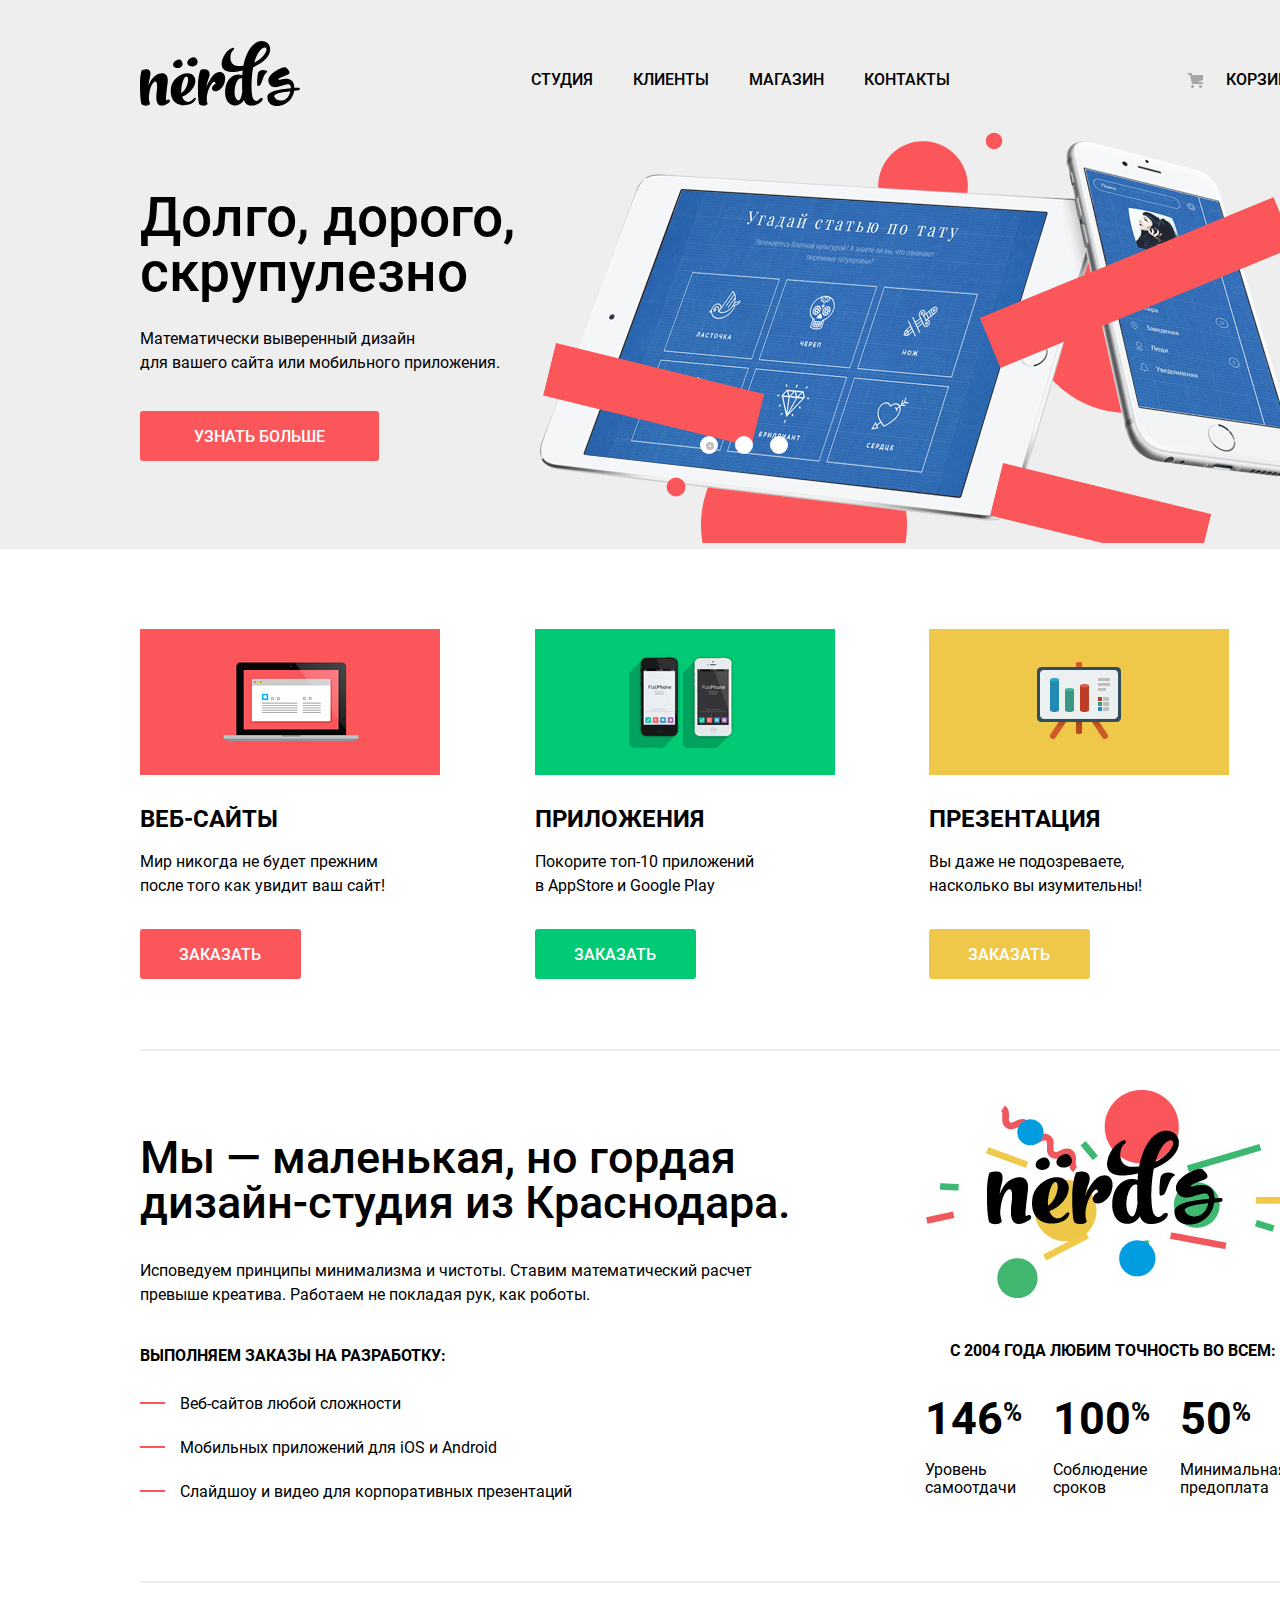
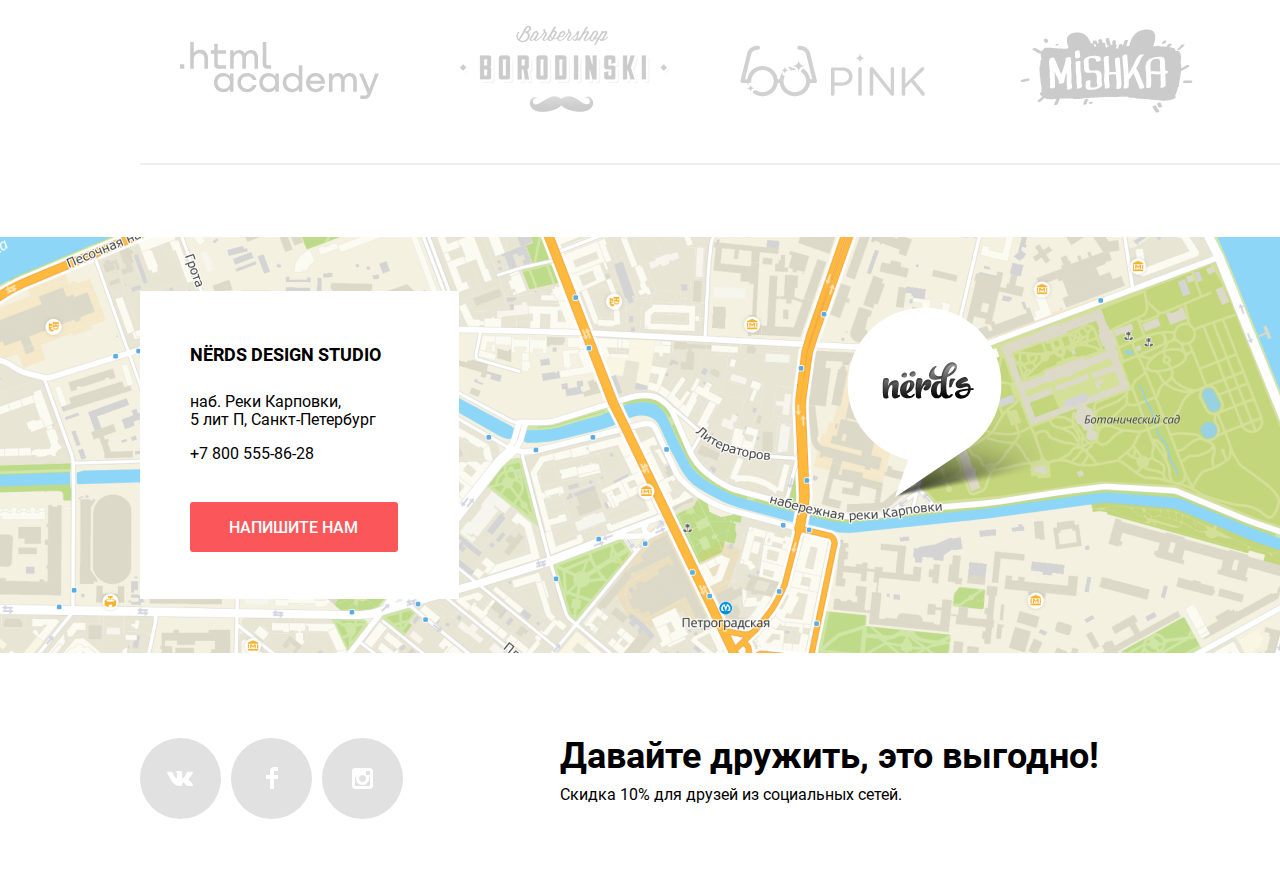
==== index.html @ 5f2b0365 "Update index.html" ====
<!DOCTYPE html>
<html class="page" lang="ru">

<head>
  <meta charset="utf-8">
  <title>Дизайн студия Nerd's</title>
  <link rel="stylesheet" href="css/normalize.css">
  <link rel="stylesheet" href="css/style.css">
  <link rel="icon" href="favicon.ico">
  <link rel="icon" href="img/favicons/favicon.svg" type="image/svg+xml">
  <link rel="apple-touch-icon" href="img/favicons/180.png">
  <link rel="manifest" href="favicon.webmanifest">
</head>

<body class="page-body">

  <header class="main-header">
    <nav class="main-navigation">
      <div class="main-navigation-wrapper">
        <a class="main-header-logo">
          <img src="img/logo.svg" width="160" height="65" alt="Логотип студии Nerd's">
        </a>
        <ul class="site-navigation">
          <li><a class="nav-link" href="blank.html">Студия</a></li>
          <li><a class="nav-link" href="blank.html">Клиенты</a></li>
          <li><a class="nav-link" href="catalog.html">Магазин</a></li>
          <li><a class="nav-link" href="blank.html">Контакты</a></li>
        </ul>
        <div class="user-navigation">
          <a class="nav-link cart-link" href="blank.html">Корзина</a>
        </div>
      </div>
    </nav>
  </header>

  <main>
    <h1 class="visually-hidden">Дизайн студия Nerd's</h1>
    <section class="slider">
      <h2 class="visually-hidden">Преимущества</h2>
      <div class="container">
        <div class="slides">
          <ul class="slides-list slide-wrapper slide-wrapper-3">
            <li class="slide-item slide slide-current">
              <p class="slide-slogan">Долго, дорого,<br> скрупулезно</p>
              <p class="slide-text">Математически выверенный дизайн<br>для вашего сайта или мобильного приложения.</p>
              <a class="btn slide-btn" href="#">Узнать больше</a>
            </li>
            <li class="slide-item slide">
              <p class="slide-slogan">Любим математику<br>как никто другой</p>
              <p class="slide-text">Никакого креатива, только математические формулы<br>для расчета идеальных
                пропорций.</p>
              <a class="btn slide-btn" href="#">Узнать больше</a>
            </li>
            <li class="slide-item slide">
              <p class="slide-slogan">Только ночь,<br>только хардкор</p>
              <p class="slide-text">Работать днем, как все? Мы против этого.<br>Ближе к полуночи работа только
                начинается.</p>
              <a class="btn slide-btn" href="#">Узнать больше</a>
            </li>
          </ul>
          <div class="slider-controls">
            <button class="control-btn control-current" type="button" aria-label="Первый слайд"></button>
            <button class="control-btn" type="button" aria-label="Второй слайд"></button>
            <button class="control-btn" type="button" aria-label="Третий слайд"></button>
          </div>
        </div>
      </div>
    </section>

    <section class="services">
      <div class="container">
        <h2 class="visually-hidden">Наши услуги</h2>
        <ul class="services-list">
          <li class="service-item">
            <img class="img-service" src="img/services/illustration-1.png" width="300" height="146" alt="Ноутбук">
            <h3 class="service-name">Веб-сайты</h3>
            <p class="service-text">Мир никогда не будет прежним <br> после того как увидит ваш сайт!</p>
            <a class="btn btn-website" href="#">Заказать</a>
          </li>

          <li class="service-item">
            <img class="img-service" src="img/services/illustration-2.png" width="300" height="146" alt="Телефоны">
            <h3 class="service-name">Приложения</h3>
            <p class="service-text">Покорите топ-10 приложений <br>в AppStore и Google Play</p>
            <a class="btn btn-app" href="#">Заказать</a>
          </li>

          <li class="service-item">
            <img class="img-service" src="img/services/illustration-3.png" width="300" height="146" alt="График">
            <h3 class="service-name">Презентация</h3>
            <p class="service-text">Вы даже не подозреваете,<br>насколько вы изумительны!</p>
            <a class="btn btn-present" href="#">Заказать</a>
          </li>
        </ul>
      </div>
    </section>

    <section class="about">
      <div class="container line-gray">
        <div class="about-grid">
          <div class="grid1">
            <h2 class="visually-hidden">О компании</h2>
            <p class="about-title">Мы — маленькая, но гордая <br>дизайн-студия из Краснодара.</p>
            <p class="about-text">Исповедуем принципы минимализма и чистоты. Ставим математический расчет <br>превыше
              креатива. Работаем не покладая рук, как роботы.
              <p class="uppercase">Выполняем заказы на разработку:</p>
              <ul class="orders-list">
                <li class="order-item order-option">Веб-сайтов любой сложности</li>
                <li class="order-item order-option">Мобильных приложений для iOS и Android</li>
                <li class="order-item order-option">Слайдшоу и видео для корпоративных презентаций</li>
              </ul>
          </div>

          <div class="grid2">
            <img class="grid2-img" src="img/nerds-illustration.png" width="360" height="208" alt="Логотип">
            <p class="uppercase">с 2004 года любим точность во всем:</p>
            <dl class="accuracy">
              <div class="accuracy-block">
                <dt class="accuraccy-percent">146<sup class="degree">%</sup></dt>
                <dd class="accuracy-text">Уровень самоотдачи</dd>
              </div>
              <div class="accuracy-block">
                <dt class="accuraccy-percent">100<sup class="degree">%</sup></dt>
                <dd class="accuracy-text">Соблюдение сроков</dd>
              </div>
              <div class="accuracy-block">
                <dt class="accuraccy-percent">50<sup class="degree">%</sup></dt>
                <dd class="accuracy-text">Минимальная предоплата</dd>
              </div>
            </dl>
          </div>
        </div>
      </div>
    </section>

    <section class="clients">
      <div class="container">
        <h2 class="visually-hidden">Наши клиенты</h2>
        <ul class="clients-list">
          <li class="client-item">
            <a href="https://htmlacademy.ru/intensive/htmlcss">
              <img class="partner-academy" src="img/partners/htmlacademy.svg" width="199" height="57"
                alt="html академия">
            </a>
          </li>

          <li class="client-item">
            <a href="#">
              <img src="img/partners/borodinski.png" width="209" height="90" alt="барбершоп borodinski">
            </a>
          </li>

          <li class="client-item">
            <a href="#">
              <img src="img/partners/pink.png" width="185" height="52"
                alt="Продуктовый лендинг приложения для iOS и Android  pink app">
            </a>
          </li>

          <li class="client-item">
            <a href="#">
              <img src="img/partners/mishka.png" width="173" height="84" alt="Интернет-магазин вязаных игрушек Mishka">
            </a>
          </li>
        </ul>
      </div>
    </section>

    <section class="contacts">
      <div class="container">
        <div class="contact-list">
          <h2 class="visually-hidden">Контактная информация</h2>
          <div class="contacts-info">
            <p class="contacts-name">NЁRDS DESIGN STUDIO</p>
            <p class="contacts-address">наб. Реки Карповки,<br> 5 лит П, Санкт-Петербург</p>
            <a class="contacts-phone" href="tel:78005558628">+7 800 555-86-28</a>
          </div>
          <p class="btn-wrapper">
            <a class="btn" href="#">Напишите нам</a>
          </p>
        </div>
      </div>
      <div class="contacts-map">
        <img class="map" src="img/map.png" width="1140" height="416" alt="Карта">
      </div>
    </section>
  </main>


  <footer class="page-footer main-footer">
    <div class="container">
      <section class="footer-social">
        <h2 class="visually-hidden">Давайте дружить</h2>
        <ul class="social-list">
          <li>
            <a class="social-btn" href="#">
              <span class="visually-hidden">Вконтакте</span>
              <svg width="27" height="15" viewBox="0 0 27 15" fill="none" xmlns="http://www.w3.org/2000/svg">
                <path
                  d="M16.138 11.51C17.094 11.201 18.318 13.55 19.621 14.449C20.599 15.13 21.348 14.983 21.348 14.983L24.821 14.933C24.821 14.933 26.636 14.821 25.778 13.379C25.707 13.259 25.275 12.31 23.193 10.357C21.016 8.31404 21.311 8.64504 23.932 5.11304C25.529 2.96004 26.168 1.64504 25.968 1.08504C25.776 0.546037 24.603 0.686037 24.603 0.686037L20.69 0.713037C20.309 0.714037 19.986 0.832037 19.839 1.22804C19.836 1.23204 19.218 2.89404 18.394 4.30704C16.653 7.29604 15.958 7.45504 15.67 7.26804C15.009 6.83504 15.176 5.53104 15.176 4.60404C15.176 1.70704 15.608 0.499037 14.33 0.187037C13.903 0.0830374 13.591 0.0150374 12.502 0.00503741C11.11 -0.0159626 9.92797 0.00503743 9.25797 0.334037C8.81297 0.557037 8.47197 1.04604 8.67897 1.07404C8.93897 1.10904 9.52197 1.23404 9.83397 1.66004C10.235 2.21204 10.223 3.44904 10.223 3.44904C10.223 3.44904 10.452 6.86004 9.68297 7.28304C9.15497 7.57304 8.43297 6.98104 6.87997 4.26704C6.08697 2.87904 5.48797 1.34504 5.48797 1.34504C5.48797 1.34504 5.37197 1.06004 5.16197 0.904037C4.91197 0.719037 4.56197 0.660037 4.56197 0.660037L0.84797 0.684037C0.84797 0.684037 0.28997 0.700037 0.0849697 0.946037C-0.0970303 1.16404 0.0699697 1.61404 0.0699697 1.61404C0.0699697 1.61404 2.97897 8.49504 6.27297 11.961C9.29297 15.143 12.725 14.932 12.725 14.932H14.28C14.28 14.932 14.749 14.878 14.989 14.62C15.213 14.38 15.203 13.929 15.203 13.929C15.203 13.929 15.172 11.82 16.138 11.51Z"
                  fill="white" />
              </svg>
            </a>
          </li>
          <li>
            <a class="social-btn" href="#">
              <span class="visually-hidden">Фейсбук</span>
              <svg width="12" height="22" viewBox="0 0 12 22" fill="none" xmlns="http://www.w3.org/2000/svg">
                <path d="M12 4V0H8C5.79086 0 4 1.79086 4 4V8H0V12H4V22H8V12H12V8H8V4H12Z" fill="white" />
              </svg>
            </a>
          </li>
          <li>
            <a class="social-btn" href="#">
              <span class="visually-hidden">Инстаграм</span>
              <svg width="21" height="21" viewBox="0 0 21 21" fill="none" xmlns="http://www.w3.org/2000/svg">
                <path fill-rule="evenodd" clip-rule="evenodd"
                  d="M3 0H18C19.65 0 21 1.35 21 3V18C21 19.65 19.65 21 18 21H3C1.35 21 0 19.65 0 18V3C0 1.35 1.35 0 3 0ZM14 10.5C14 8.57 12.43 7 10.5 7C8.57 7 7 8.57 7 10.5C7 12.43 8.57 14 10.5 14C12.43 14 14 12.43 14 10.5ZM3 18V9H4.181C4.0626 9.49127 4.00186 9.99467 4 10.5C4 14.0899 6.91015 17 10.5 17C14.0899 17 17 14.0899 17 10.5C16.9986 9.99464 16.9379 9.49118 16.819 9H18V18H3ZM14 7H18V3H14V7Z"
                  fill="white" />
              </svg>

            </a>
          </li>
        </ul>
      </section>

      <section class="footer-discount">
        <h2 class="visually-hidden">Скидка</h2>
        <p class="footer-slogan">Давайте дружить, это выгодно!</p>
        <p class="footer-text">Скидка 10% для друзей из социальных сетей.</p>
      </section>
    </div>
  </footer>

  <section class="modal modal-feedback">
    <h2 class="visually-hidden">Напишите нам</h2>
    <form class="feedback" action="https://echo.htmlacademy.ru" method="post">
      <fieldset>
        <legend class="modal-title">Напишите нам</legend>
        <ul class="form-list">
          <li>
            <label for="feedback-name">Ваше имя:</label>
            <input class="modal-input modal-form" type="text" name="name" id="feedback-name" placeholder="Имя Фамилия">
          </li>
          <li>
            <label for="feedback-email">Ваш email:</label>
            <input class="modal-input modal-form" type="email" name="email" id="feedback-email" placeholder="email@example.com">
          </li>
          <li>
            <label for="feedback-text">Текст письма:</label>
            <textarea class="modal-textarea modal-form" cols="15" rows="5" name="text" id="feedback-text" placeholder="В свободной форме"></textarea>
          </li>
        </ul>
      </fieldset>
      <button class="btn feedback-btn" type="submit">Отправить</button>
    </form>
    <button class="btn-close" type="button" aria-label="Закрыть"></button>
  </section>
</body>

</html>
---- css/style.css ----
@font-face {
  font-family: "Roboto";
  src:
    url(..//fonts/roboto.woff2),
    url(..//fonts/roboto.woff);
  font-weight: 400;
  font-style: normal;
}

@font-face {
  font-family: "Roboto";
  src:
    url(..//fonts/robotomedium.woff2),
    url(..//fonts/robotomedium.woff);
  font-weight: 500;
  font-style: normal;
}

@font-face {
  font-family: "Roboto";
  src:
    url(..//fonts/robotobold.woff2),
    url(..//fonts/robotobold.woff);
  font-weight: 700;
  font-style: normal;
}

/* Variables */

:root {
  --basic-black: #000000;
  --basic-black-light: #231F20;
  --basic-black-input: #283136;
  --light-black-modal: #444444;
  --input-gray-border: #4d4d4d;
  --basic-gray-text: #666666;
  --basic-black-opacity: rgba(255, 255, 255, 0.3);
  --basic-gray: #eeeeee;
  --basic-gray-toggle: #ababab;
  --basic-light-gray: #A6A6A6;
  --input-border-light-gray: #b4b9bb;
  --basic-gray-hover: #DFDFDF;
  --basic-gray-active: #D5D5D5;
  --basic-gray-border: #D7DCDE;
  --basic-light-gray-toggle: #cfcfcf;
  --gray-control-slider: #c1c1c1;
  --basic-gray-social-btn: #E1E1E1;
  --basic-white: #ffffff;
  --basic-red: #FB565A;
  --basic-red-hover: #E74246;
  --basic-red-active: #D7373B;
  --basic-green: #00CA74;
  --basic-green-hover: #00BC6C;
  --basic-green-active: #00AA62;
  --basic-orange: #EFC849;
  --basic-orange-hover: #EAB534;
  --basic-orange-active: #E5A722;
}

/* Global */

.page-body {
  min-width: 1440px;
  margin: 0;
  padding: 0;
  font-family: "Roboto", Arial, sans-serif;
  font-size: 16px;
  font-weight: 400;

}

a {
  text-decoration: none;
  color: var(--basic-black);
}

img {
  max-width: 100%;
  height: auto;
}

.visually-hidden {
  position: absolute;
  width: 1px;
  height: 1px;
  margin: -1px;
  border: 0;
  padding: 0;
  white-space: nowrap;
  clip-path: inset(100%);
  clip: rect(0 0 0 0);
  overflow: hidden;
}

/* Grid */

.page {
  height: 100%;
}

.page-body {
  min-height: 100%;
  display: grid;
  grid-template-rows: min-content 1fr min-content;
  align-content: start;
}

/* Grid page */

.products-grid {
  display: grid;
  grid-template-columns: 260px 1fr 1fr;
  column-gap: 140px;
}

.filters {
  grid-row: 1 / 3;
}


.sorting {
  grid-column: 2 / -1;
  height: 100px;
  margin-bottom: 40px;
}

.catalog {
  grid-column: 2 / 4;
}

/* Main header */

.main-header {
  background-color: var(--basic-gray);
}

/* Main navigation */

.main-navigation {
  display: grid;
  font-weight: 500;
  line-height: 30px;
  margin-top: 40px;
}

/* Container */

.container {
  width: 1160px;
  margin-right: auto;
  margin-left: auto;
}

/* Logo */

.main-navigation-wrapper {
  display: grid;
  grid-template-columns: 160px 1fr min-content;
  gap: 90px;
  width: 1160px;
  margin-left: auto;
  margin-right: auto;
}

/* Site navigation */

.site-navigation {
  display: flex;
  flex-wrap: wrap;
  justify-content: center;
  width: 700px;
  margin: 0;
  padding: 0;
  list-style: none;
  position: relative;
}

.user-navigation {
  max-width: 160px;
  list-style: none;
}

.nav-link:hover,
.nav-link:focus {
  color: var(--basic-red)
}

.nav-link:active {
  color: var(--basic-black);
  opacity: 0.3;
}

/* User navigation */

.site-navigation .nav-link,
.user-navigation .nav-link {
  display: block;
  text-transform: uppercase;
  padding: 25px 20px;
}

/* Cart link */

.user-navigation .cart-link {
  position: relative;
  padding-right: 0;
  padding-left: 40px;
}

.cart-link::before {
  content: "";
  position: absolute;
  top: 33px;
  left: 2px;
  height: 15px;
  width: 15px;
  background-image: url(../img/cart-icon.svg);
  background-repeat: no-repeat;
  background-position: 0 0;
}



/* Slides */

.slider {
  margin-bottom: 80px;
  background-color: var(--basic-gray);
}

.slides-list {
  margin: 0;
  padding: 0;
  padding-top: 70px;
  list-style: none;
}

.slides {
  position: relative;
}

.slide-wrapper::after {
  content: "";
  position: absolute;
  top: -8px;
  left: 400px;
  width: 760px;
  height: 431px;
  background-repeat: no-repeat;
}

.slide-wrapper-1::after {
  background-image: url(../img/slides/slide-phone.png);
}

.slide-wrapper-2::after {
  background-image: url(../img/slides/slide-monitor.png);
}

.slide-wrapper-3::after {
  background-image: url(../img/slides/slide-pad.png);
}

.slide {
  display: none;
}

.slide-current {
  display: block;
}

.slide-item {
  position: relative;
}

.slider-controls {
  position: absolute;
  bottom: 95px;
  left: 560px;
  display: flex;
  justify-content: space-between;
  width: 88px;
}

.control-btn {
  position: relative;
  width: 18px;
  height: 18px;
  border-radius: 50%;
  background-color: var(--basic-white);
  cursor: pointer;
  border: none;
}

.slider-controls .control-current::before {
  content: "";
  position: absolute;
  top: 5.5px;
  left: 5.5px;
  width: 2px;
  height: 2px;
  border: 3px solid var(--gray-control-slider);
  border-radius: 50%;
}

.slide-slogan {
  margin: 0;
  font-size: 55px;
  font-weight: 500;
  line-height: 55px;
  margin-bottom: 27px;
}

.slide-text {
  margin: 0;
  margin-bottom: 36px;
  line-height: 24px;
}


.btn {
  padding: 17px 40px 15px 39px;
  font-weight: 500;
  text-transform: uppercase;
  background-color: var(--basic-red);
  color: var(--basic-white);
  border-radius: 3px;
  line-height: 18px;
  border: 0;
  display: inline-block;
  cursor: pointer;
}

.btn:hover,
.btn:focus {
  background-color: var(--basic-red-hover)
}

.btn:active {
  background-color: var(--basic-red-active);
  color: var(--basic-black-opacity);
  box-shadow: inset 0px 3px 0px rgba(0, 1, 1, 0.1);
}

.slide-btn {
  margin-bottom: 88px;
  padding: 17px 54px 15px 54px;
}

/* Services */


.services-list {
  display: grid;
  grid-template-columns: repeat(3, 1fr);
  gap: 24px;
  margin: 0;
  padding: 0;
  list-style: none;
  margin-bottom: 70px;
}

.img-service {
  margin-bottom: 25px;
}

.service-name {
  margin: 0;
  margin-bottom: 16px;
  font-size: 24px;
  font-weight: 700;
  line-height: 30px;
  text-transform: uppercase;
}

.service-text {
  margin: 0;
  margin-bottom: 31px;
  line-height: 24px;
}


.btn-app {
  background-color: var(--basic-green);
}

.btn-app:hover,
.btn-app:focus {
  background-color: var(--basic-green-hover);
}

.btn-app:active {
  background-color: var(--basic-green-active);
}

.btn-present {
  background-color: var(--basic-orange);
}

.btn-present:hover,
.btn-present:focus {
  background-color: var(--basic-orange-hover);
}

.btn-present:active {
  background-color: var(--basic-orange-active);
}

/* About */

.about {
  margin-bottom: 77px;
}

.line-gray {
  border-top: 2px solid var(--basic-gray);
}

.about-grid {
  display: grid;
  grid-template-columns: repeat(3, 1fr);
  column-gap: 20px;
  margin-top: 39px;
}

.grid1 {
  grid-column: 1 / 3;
}

.grid2 {
  grid-column: 3 / 4;
}


.about-title {
  font-size: 45px;
  font-weight: 500;
  line-height: 45px;
  margin-bottom: 34px;
}

.about-text {
  margin: 0;
  margin-bottom: 37px;
  line-height: 24px;
}

.grid2 .uppercase {
  text-align: center;
}

.uppercase {
  margin: 0;
  margin-bottom: 24px;
  font-weight: 700;
  line-height: 24px;
  text-transform: uppercase;
}

.grid2-img {
  margin-bottom: 36px;
}

.orders-list {
  margin: 0;
  line-height: 24px;
  list-style: none;
}

.order-item {
  margin-bottom: 20px;
}

.order-item:nth-last-child(1) {
  margin-bottom: 0;
}

.order-option {
  position: relative;
}

.order-item::before {
  content: "";
  position: absolute;
  top: 10px;
  left: -40px;
  width: 25px;
  height: 2px;
  background-color: var(--basic-red);
}

/* Accuracy */


/* .accuracy {
  display: grid;
  grid-template-columns: 1fr 1fr 1fr;
  row-gap: 10px;
  margin: 0;
  padding: 0;
}

.accuraccy-percent {
  font-weight: 700;
  font-size: 45px;
  line-height: 64px;
}

.accuracy-text {
  margin: 0;
  padding: 0;
  order: 1;
  text-align: left;
  line-height: 18px;
}

.degree {
  position: relative;
  top: -15px;
  font-weight: 700;
  font-size: 26px;
} */

.accuracy {
  display: flex;
  flex-wrap: wrap;
  justify-content: space-between;
  margin-bottom: 0;
  margin-right: 0;
  width: 375px;
}

.accuracy-block {
  width: 120px;
}

.accuraccy-percent {
  width: 120px;
  margin-bottom: 10px;
  font-weight: 700;
  font-size: 45px;
  line-height: 64px;
}

.accuracy-text {
  flex-basis: 90px;
  order: 1;
  margin: 0;
  padding: 0;
}

.degree {
  position: relative;
  bottom: 0;
  font-weight: 700;
  font-size: 26px;

}

/* Clients */

.clients-list {
  display: grid;
  grid-template-columns: repeat(4, 1fr);
  list-style: none;
  margin: 0;
  height: 180px;
  align-items: center;
  border-top: 2px solid var(--basic-gray);
  border-bottom: 2px solid var(--basic-gray);
  margin-bottom: 72px;
}

.client-item a {
  opacity: 0.2;
}

.client-item a:hover,
.client-item a:focus {
  opacity: 1;
}

.client-item:active {
  opacity: 0.1;
}

/* Catalog title */

.main-title {
  padding-top: 60px;
  background-color: var(--basic-gray);
  padding-bottom: 108px;
}

.catalog-title {
  font-weight: 500;
  font-size: 55px;
  line-height: 55px;
  text-align: center;
  margin: 0;
}

/* Filters */

.filter fieldset {
  margin: 0;
  padding: 0;
  border: 0;
}

.filter legend {
  font-size: 18px;
  line-height: 30px;
  text-transform: uppercase;
  font-weight: 700;
}

/* Filter-item */

.range-filter {
  width: 260px;
  margin-top: 49px;
}

.filter-item legend {
  padding-top: 55px;
}

.range-controls {
  position: relative;
  height: 41px;
  margin-bottom: 14px;
  padding-top: 39px;
  padding-left: 20px;
  padding-right: 20px;
  background-color: var(--basic-gray);
  border-radius: 3px;
}

.range-controls .scale {
  height: 2px;
  background-color: var(--basic-gray-hover);
}

.range-controls .bar {
  width: 70%;
  height: 2px;
  background-color: var(--basic-green);
}

.range-controls .toggle {
  position: absolute;
  top: 31px;
  left: 0;
  height: 4px;
  width: 4px;
  padding: 0;
  border: 8px solid var(--basic-white);
  background-color: var(--basic-gray-toggle);
  border-radius: 50%;
  box-shadow: 0px 2px 1px 0 var(--basic-light-gray-toggle);
  cursor: pointer;
}

.range-controls .toggle-min {
  left: 18px
}

.range-controls .toggle-max {
  left: 160px;
}

.price-controls {
  display: flex;
  justify-content: space-between;
}

.price-controls label {
  line-height: 22px;
  text-transform: uppercase;
}

.price-controls input {
  width: 60px;
  padding: 10px;
  margin-left: 10px;
  text-align: center;
  border: none;
  color: var(--basic-black-input);
  background-color: var(--basic-gray);
  border-radius: 3px;
}

.filter-list {
  margin: 0;
  padding: 0;
  list-style: none;
}

/* Filter-net */
 
.filter-net legend {
  padding-top: 54px;
  padding-bottom: 13px;
}

.filter fieldset:nth-child(2) {
  margin-bottom: 29px;
}


.filter-option {
  margin-bottom: 20px;
  padding-left: 38px;
}

.filter-option label {
  position: relative;
  display: block;
  cursor: pointer;
  user-select: none;
  line-height: 20px;
}

.filter-input-radio + label::before {
  content: "";
  position: absolute;
  top: -1px;
  left: -38px;
  height: 17px;
  width: 17px;
  border: 4px solid var(--input-gray-border);
  border-radius: 50%;
  opacity: 0.4;
}

.filter-input-radio:checked + label::after {
  content: "";
  position: absolute;
  top: 7px;
  left: -30px;
  height: 9px;
  width: 9px;
  border-radius: 50%;
  background-color: var(--input-gray-border);
  opacity: 0.4;
}

.filter-input-radio:hover + label::before,
.filter-input-radio:focus + label::before,
.filter-input-radio:checked:hover + label::after {
  opacity: 1;
}

/* Filter-features */

.filter fieldset:nth-child(3) {
  margin-bottom: 48px;
}

.filter-features legend {
  margin-bottom: 16px;
}

.filter-input-checkbox + label::before {
  content: "";
  position: absolute;
  top: -1px;
  left: -38px;
  height: 23px;
  width: 23px;
  background-image: url(../img/checkbox-off.svg);
  background-repeat: no-repeat;
  background-position: 0 0;
  opacity: 0.4;
}

.filter-input-checkbox:checked + label::before {
  display: none;
}

.filter-input-checkbox:checked + label::after {
  content: "";
  position: absolute;
  top: -1px;
  left: -38px;
  height: 23px;
  width: 25px;
  background-image: url(../img/checkbox-on.svg);
  background-repeat: no-repeat;
  background-position: 0 0;
  opacity: 0.4;
}

.filter-input-checkbox:hover + label::before,
.filter-input-checkbox:focus + label::before,
  .filter-input-checkbox:checked:hover + label::after {
  opacity: 1;
}

.filter-btn {
  padding: 16px 89px 16px 89px;
  color: var(--basic-black);
  background-color: var(--basic-gray);
  border-radius: 3px;
}

.filter-btn:hover,
.filter-btn:focus {
  background-color: var(--basic-gray-hover);
}

.filter-btn:active {
  background-color: var(--basic-gray-active);
  color: rgba(0, 1, 1, 0.3);
  box-shadow: inset 0px 3px 0px rgba(0, 1, 1, 0.1);
}


/* Sorting */

.sorting {
  margin: 0;
  padding: 0;
  margin-bottom: 74px;
}

.sorting-list-wrapper {
  display: flex;
  flex-wrap: wrap;
  justify-content: space-between;
  padding-top: 54px;
}

.sorting .sorting-title {
  margin: 0;
  text-transform: uppercase;
  font-size: 18px;
  font-weight: 700;
  line-height: 30px;
}

.sorting-list {
  display: flex;
  flex-wrap: wrap;
  justify-content: space-between;
  align-items: center;
  width: 359px;
  margin: 0;
  padding: 0;
  list-style: none;
}

/* .sorting-link {
  margin-right: 25px;
}

.sorting-link:nth-child(3n) {
  margin-right: 46px;
}

.arrow-down {
  margin-right: 11px;
} */

.arrow {
  fill: var(--basic-light-gray);
  fill-opacity: 0.2;
}

.arrow:hover,
.arrow:focus {
  fill: var(--basic-light-gray);
  fill-opacity: 1;
}

.arrow:active {
  fill: var(--basic-black-light);
  fill-opacity: 1;
}

.sorting-item a {
  line-height: 14px;
  font-weight: 400;
  text-transform: uppercase;
  opacity: 0.3;
}

.sorting-item a:hover,
.sorting-item a:focus {
  opacity: 0.6;
}

.sorting-item a:active {
  opacity: 1;
}

/* Catalog */

.catalog-list {
  display: flex;
  flex-wrap: wrap;
  list-style: none;
  padding: 0;
  margin: 0;
  margin-bottom: 52px;
}


.catalog-item {
  width: 358px;
  min-height: 578px;
  margin-right: 42px;
  margin-bottom: 68px;
  position: relative;
}

.catalog-item:nth-last-child(-n+2) {
  margin-bottom: 0;
}

.catalog-item-bg {
  width: 360px;
  height: 580px;
  border-radius: 3px;
  background-color: var(--basic-gray);
}

.catalog-item::before {
  content: "";
  position: absolute;
  top: -40px;
  left: 0;
  height: 40px;
  width: 360px;
  background-repeat: no-repeat;
  background-position: 0 0;
  background-image: url(../img/top-catalog-icon.svg);
  opacity: 0.12;
}

.catalog-item:hover::before {
  opacity: 1;
}

.catalog-item:nth-child(2n) {
  margin-right: 0;
}

.product-description {
  display: none;
  position: absolute;
  bottom: 0;
  left: 0;
}

.catalog-item:hover .product-description {
  display: block;
  position: absolute;
  bottom: 0;
  background-color: var(--basic-gray);
  width: 360px;
  height: 231px;
  text-align: center;
}

.catalog-item-title {
  margin-top: 26px;
  margin-bottom: 12px;
  text-transform: uppercase;
}

.catalog-item-title:hover,
.catalog-item-title:focus {
  color: var(--basic-red);
}

.catalog-item-title:active {
  color: var(--basic-black);
  opacity: 0.3;
}

.catalog-item-text {
  color: var(--basic-gray-text);
  margin-bottom: 32px;
}

.btn-catalog {
  padding: 17px 72px 15px 72px;
  display: inline-block;
}

/* Pagination */

.pagination-list {
  display: flex;
  list-style: none;
  flex-wrap: wrap;
  font-weight: 500;
  margin: 0;
  padding: 0;
  margin-bottom: 50px;
}

.pagination-item {
  margin-right: 11px;
  margin-bottom: 10px;
}

.pagination-item:nth-last-child(1) {
  margin: 0;
}

.btn-pagination {
  display: inline-block;
  padding: 16px 20px 16px 20px;
  background-color: var(--basic-gray);
  border-radius: 3px;
}

.btn-pagination:hover,
.btn-pagination:focus {
  background-color: var(--basic-gray-hover);
}

.btn-pagination:active {
  background-color: var(--basic-gray-active);
  box-shadow: inset 0px 3px 0px rgba(0, 1, 1, 0.1);
  color: rgba(0, 0, 0, 0.4);
}

.pagination-active {
  background-color: var(--basic-white);
  box-shadow: inset 0 0 0 3px var(--basic-gray);
}

.pagination-active:hover,
.pagination-active:focus {
  background-color: var(--basic-white);
}

.pagination-active:active {
  background-color: var(--basic-white);
  box-shadow: inset 0 0 0 3px var(--basic-gray);
  color: rgba(0, 0, 0, 1);
}

.next-page {
  padding: 16px 85px 16px 85px;
}

/* Contacts */

.contacts {
  position: relative;
  margin-bottom: 80px;
}

.map {
  width: 100%;
  height: 416px;
  object-fit: cover;
  background: no-repeat;
}


.contact-list {
  margin-top: 54px;
  width: 319px;
  background-color: var(--basic-white);
  box-sizing: border-box;
  position: absolute;
  padding-left: 50px;
  padding-right: 50px;
}

.contacts-name {
  font-size: 18px;
  font-weight: 700;
  line-height: 30px;
  margin-bottom: 23px;
  margin-top: 49px;
}

.contacts-info {
  margin-bottom: 38px;
}

.contacts-address,
.contacts-phone {
  line-height: 18px;
}

.btn-wrapper {
  margin-bottom: 47px;
}

/* Main footer */

.main-footer .container {
  display: grid;
  grid-template-columns: 1fr 740px;
  margin-bottom: 68px;
}

.social-list {
  display: flex;
  flex-wrap: wrap;
  margin: 0;
  padding: 0;
  ;
  list-style: none;
}

/* Footer social */

.footer-social {
  margin-right: 139px;
}

.footer-social .social-btn:nth-child(3) {
  margin-right: 0;
}

/* Footer discount */

.footer-slogan {
  margin: 0;
  margin-bottom: 10px;
  font-weight: 700;
  font-size: 36px;
  line-height: 36px;
}

.footer-text {
  line-height: 22px;
  margin: 0;
}

/* Social btn */

.social-btn {
  display: flex;
  align-items: center;
  justify-content: center;
  border-radius: 50%;
  margin-right: 10px;
  height: 81px;
  width: 81px;
  background-color: var(--basic-gray-social-btn);
}

.social-btn:hover,
.social-btn:focus {
  background-color: var(--basic-red-hover);
}

.social-btn:active {
  background-color: var(--basic-red-active);
  box-shadow: inset 0px 3px 0px rgba(0, 1, 1, 0.1);
  fill-opacity: 0.3;
}


/* Modal */

.modal {
  position: fixed;
  top: 0;
  right: 0;
  left: 0;
  bottom: 0;
  margin-left: auto;
  margin-right: auto;
  padding-top: 63px;
  background-color: var(--basic-white);
  box-shadow: 0px 20px 40px rgba(0, 0, 0, 0.4);
}

/* Modal feedback */

.modal-feedback {
  display: none;
  top: 150px;
  bottom: auto;
  width: 960px;
}

.feedback {
  position: relative;
  width: 761px;
  margin-left: auto;
  margin-right: auto  ;
}

.modal-feedback fieldset {
  margin: 0;
  padding: 0;
  border: none;
}

.modal-title {
  font-size: 45px;
  font-weight: 700;
  line-height: 53px;
  margin-bottom: 37px;
}

.form-list {
  display: flex;
  flex-wrap: wrap;
  justify-content: space-between;
  margin: 0;
  padding: 0;
  list-style: none;
}


.modal-feedback label {
  font-weight: 700;
  line-height: 18px;
}

/* modal-input */

.modal-input {
  display: block;
  width: 342px;
  padding: 16px;
  border: 2px solid var(--basic-gray-border);
  border-radius: 3px;
  margin-top: 9px;
  margin-bottom: 34px;
}

.modal-textarea {
  display: block;
  width: 761px;
  padding: 16px;
  border: 2px solid var(--basic-gray-border);
  border-radius: 3px;
  resize: none;
  margin-top: 9px;
  margin-bottom: 47px;

}

.feedback-btn {
  padding: 16px 83px 16px 83px;
  border: 0;
  margin-bottom: 84px;
}

.modal-form:hover {
  border-color: var(--input-border-light-gray);
}

.modal-form:focus {
  border-color: var(--basic-black);
}

.modal-form:focus::placeholder {
  color: var(--basic-black);
  
}

/* Modal close */

.btn-close {
  position: absolute;
  top: 78px;
  right: 90px;
  height: 21px;
  width: 21px;
  opacity: 0.3;
  background-color: transparent;
  border: none;

  background-image: url(/img/close-btn.svg);
  background-repeat: no-repeat;
  background-position: 0 0;
}

.btn-close:hover,
.btm-close:focus {
  opacity: 1;
}

.btn-close:active {
  opacity: 0.1;
}
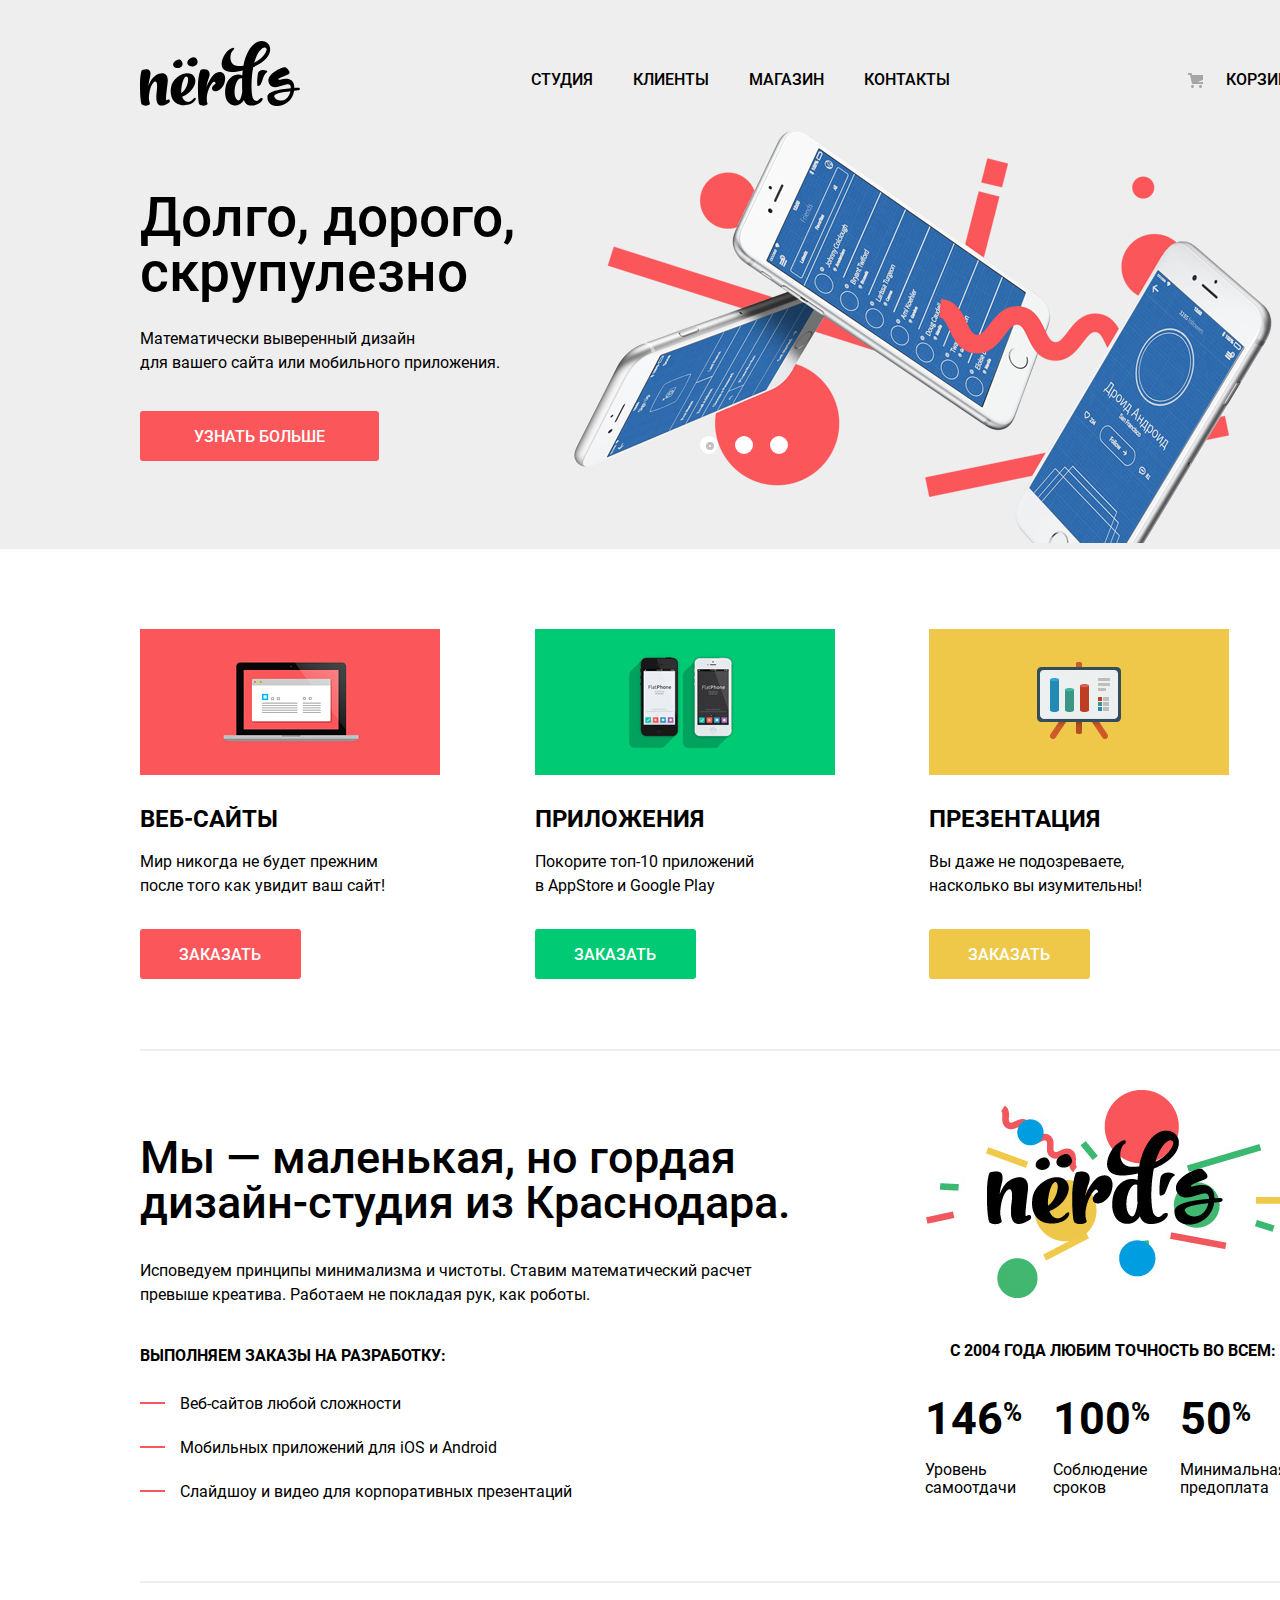
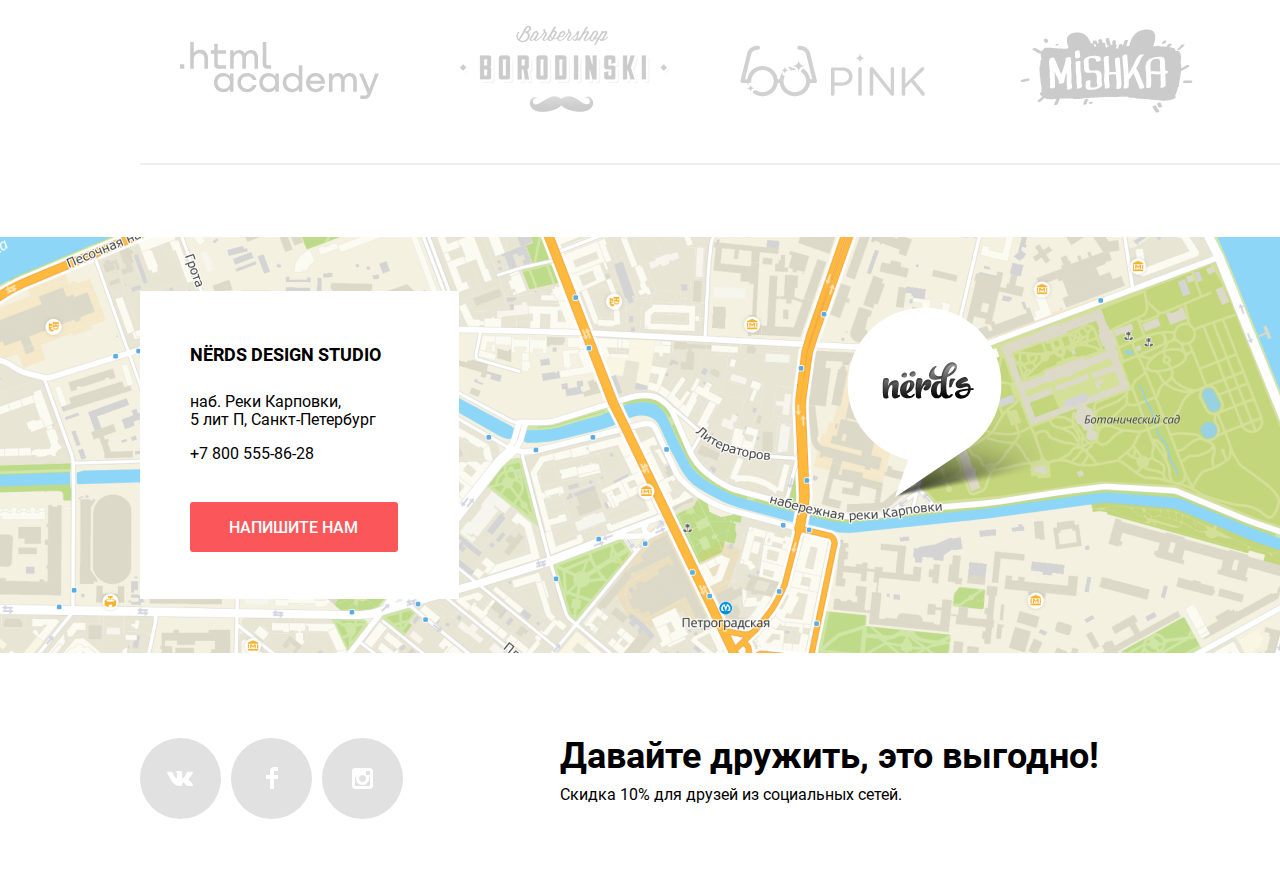
==== commit aceb9ca4: "Update index.html" ====
--- a/index.html
+++ b/index.html
@@ -39,7 +39,7 @@
       <h2 class="visually-hidden">Преимущества</h2>
       <div class="container">
         <div class="slides">
-          <ul class="slides-list slide-wrapper slide-wrapper-3">
+          <ul class="slides-list slide-wrapper slide-wrapper-1">
             <li class="slide-item slide slide-current">
               <p class="slide-slogan">Долго, дорого,<br> скрупулезно</p>
               <p class="slide-text">Математически выверенный дизайн<br>для вашего сайта или мобильного приложения.</p>
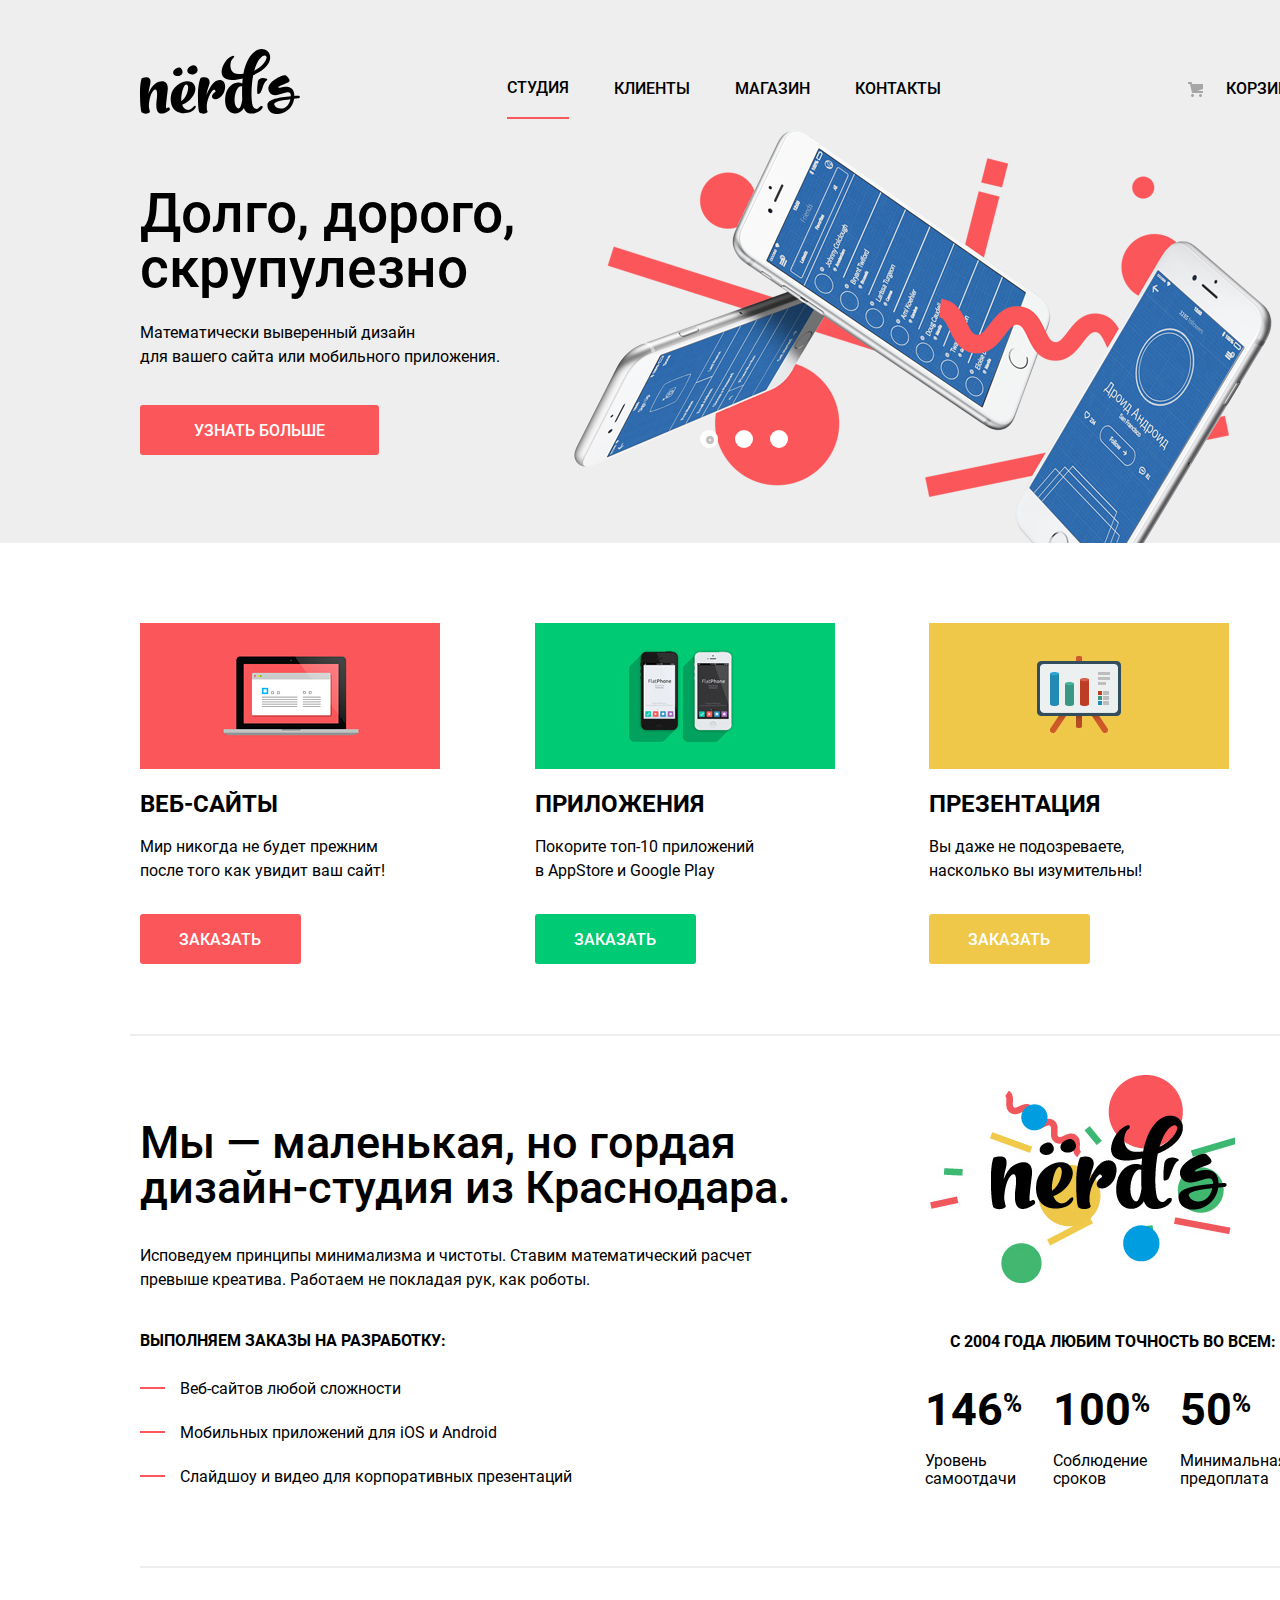
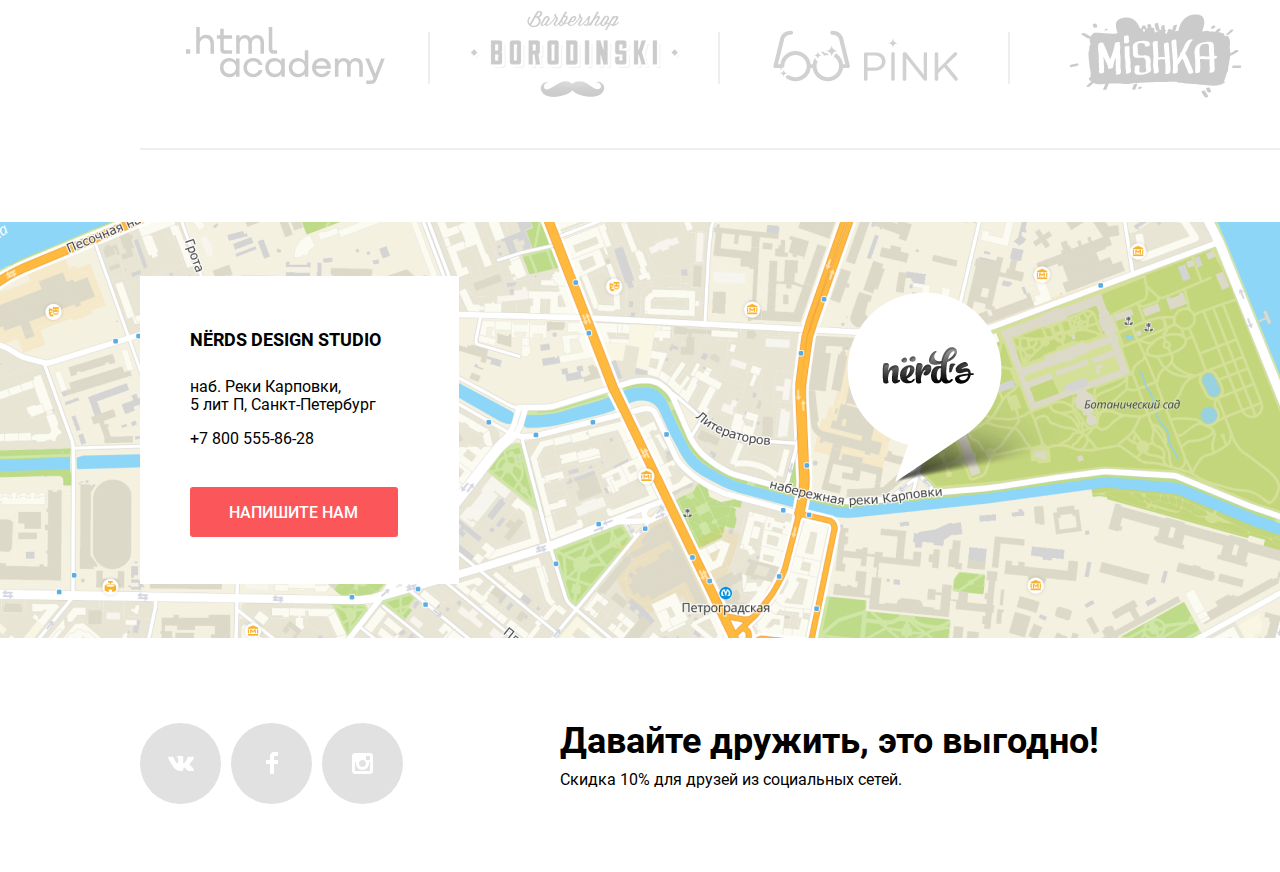
==== commit 384598cb: "Add files via upload" ====
--- a/index.html
+++ b/index.html
@@ -21,10 +21,10 @@
           <img src="img/logo.svg" width="160" height="65" alt="Логотип студии Nerd's">
         </a>
         <ul class="site-navigation">
-          <li><a class="nav-link" href="blank.html">Студия</a></li>
-          <li><a class="nav-link" href="blank.html">Клиенты</a></li>
-          <li><a class="nav-link" href="catalog.html">Магазин</a></li>
-          <li><a class="nav-link" href="blank.html">Контакты</a></li>
+          <li class="nav-item"><a class="nav-link current" href="blank.html">Студия</a></li>
+          <li class="nav-item"><a class="nav-link" href="blank.html">Клиенты</a></li>
+          <li class="nav-item"><a class="nav-link" href="catalog.html">Магазин</a></li>
+          <li class="nav-item"><a class="nav-link" href="blank.html">Контакты</a></li>
         </ul>
         <div class="user-navigation">
           <a class="nav-link cart-link" href="blank.html">Корзина</a>
@@ -71,22 +71,19 @@
       <div class="container">
         <h2 class="visually-hidden">Наши услуги</h2>
         <ul class="services-list">
-          <li class="service-item">
-            <img class="img-service" src="img/services/illustration-1.png" width="300" height="146" alt="Ноутбук">
+          <li class="service-item service-wrapper service-1">
             <h3 class="service-name">Веб-сайты</h3>
             <p class="service-text">Мир никогда не будет прежним <br> после того как увидит ваш сайт!</p>
             <a class="btn btn-website" href="#">Заказать</a>
           </li>
 
-          <li class="service-item">
-            <img class="img-service" src="img/services/illustration-2.png" width="300" height="146" alt="Телефоны">
+          <li class="service-item service-wrapper service-2">
             <h3 class="service-name">Приложения</h3>
             <p class="service-text">Покорите топ-10 приложений <br>в AppStore и Google Play</p>
             <a class="btn btn-app" href="#">Заказать</a>
           </li>
 
-          <li class="service-item">
-            <img class="img-service" src="img/services/illustration-3.png" width="300" height="146" alt="График">
+          <li class="service-item service-wrapper service-3">
             <h3 class="service-name">Презентация</h3>
             <p class="service-text">Вы даже не подозреваете,<br>насколько вы изумительны!</p>
             <a class="btn btn-present" href="#">Заказать</a>
@@ -98,7 +95,7 @@
     <section class="about">
       <div class="container line-gray">
         <div class="about-grid">
-          <div class="grid1">
+          <div class="about-wrapper-1">
             <h2 class="visually-hidden">О компании</h2>
             <p class="about-title">Мы — маленькая, но гордая <br>дизайн-студия из Краснодара.</p>
             <p class="about-text">Исповедуем принципы минимализма и чистоты. Ставим математический расчет <br>превыше
@@ -111,8 +108,8 @@
               </ul>
           </div>
 
-          <div class="grid2">
-            <img class="grid2-img" src="img/nerds-illustration.png" width="360" height="208" alt="Логотип">
+          <div class="about-wrapper-2 about-img">
+            <!-- <img class="grid2-img" src="img/nerds-illustration.png" width="360" height="208" alt="Логотип"> -->
             <p class="uppercase">с 2004 года любим точность во всем:</p>
             <dl class="accuracy">
               <div class="accuracy-block">
@@ -193,33 +190,13 @@
         <h2 class="visually-hidden">Давайте дружить</h2>
         <ul class="social-list">
           <li>
-            <a class="social-btn" href="#">
-              <span class="visually-hidden">Вконтакте</span>
-              <svg width="27" height="15" viewBox="0 0 27 15" fill="none" xmlns="http://www.w3.org/2000/svg">
-                <path
-                  d="M16.138 11.51C17.094 11.201 18.318 13.55 19.621 14.449C20.599 15.13 21.348 14.983 21.348 14.983L24.821 14.933C24.821 14.933 26.636 14.821 25.778 13.379C25.707 13.259 25.275 12.31 23.193 10.357C21.016 8.31404 21.311 8.64504 23.932 5.11304C25.529 2.96004 26.168 1.64504 25.968 1.08504C25.776 0.546037 24.603 0.686037 24.603 0.686037L20.69 0.713037C20.309 0.714037 19.986 0.832037 19.839 1.22804C19.836 1.23204 19.218 2.89404 18.394 4.30704C16.653 7.29604 15.958 7.45504 15.67 7.26804C15.009 6.83504 15.176 5.53104 15.176 4.60404C15.176 1.70704 15.608 0.499037 14.33 0.187037C13.903 0.0830374 13.591 0.0150374 12.502 0.00503741C11.11 -0.0159626 9.92797 0.00503743 9.25797 0.334037C8.81297 0.557037 8.47197 1.04604 8.67897 1.07404C8.93897 1.10904 9.52197 1.23404 9.83397 1.66004C10.235 2.21204 10.223 3.44904 10.223 3.44904C10.223 3.44904 10.452 6.86004 9.68297 7.28304C9.15497 7.57304 8.43297 6.98104 6.87997 4.26704C6.08697 2.87904 5.48797 1.34504 5.48797 1.34504C5.48797 1.34504 5.37197 1.06004 5.16197 0.904037C4.91197 0.719037 4.56197 0.660037 4.56197 0.660037L0.84797 0.684037C0.84797 0.684037 0.28997 0.700037 0.0849697 0.946037C-0.0970303 1.16404 0.0699697 1.61404 0.0699697 1.61404C0.0699697 1.61404 2.97897 8.49504 6.27297 11.961C9.29297 15.143 12.725 14.932 12.725 14.932H14.28C14.28 14.932 14.749 14.878 14.989 14.62C15.213 14.38 15.203 13.929 15.203 13.929C15.203 13.929 15.172 11.82 16.138 11.51Z"
-                  fill="white" />
-              </svg>
-            </a>
-          </li>
-          <li>
-            <a class="social-btn" href="#">
-              <span class="visually-hidden">Фейсбук</span>
-              <svg width="12" height="22" viewBox="0 0 12 22" fill="none" xmlns="http://www.w3.org/2000/svg">
-                <path d="M12 4V0H8C5.79086 0 4 1.79086 4 4V8H0V12H4V22H8V12H12V8H8V4H12Z" fill="white" />
-              </svg>
-            </a>
-          </li>
-          <li>
-            <a class="social-btn" href="#">
-              <span class="visually-hidden">Инстаграм</span>
-              <svg width="21" height="21" viewBox="0 0 21 21" fill="none" xmlns="http://www.w3.org/2000/svg">
-                <path fill-rule="evenodd" clip-rule="evenodd"
-                  d="M3 0H18C19.65 0 21 1.35 21 3V18C21 19.65 19.65 21 18 21H3C1.35 21 0 19.65 0 18V3C0 1.35 1.35 0 3 0ZM14 10.5C14 8.57 12.43 7 10.5 7C8.57 7 7 8.57 7 10.5C7 12.43 8.57 14 10.5 14C12.43 14 14 12.43 14 10.5ZM3 18V9H4.181C4.0626 9.49127 4.00186 9.99467 4 10.5C4 14.0899 6.91015 17 10.5 17C14.0899 17 17 14.0899 17 10.5C16.9986 9.99464 16.9379 9.49118 16.819 9H18V18H3ZM14 7H18V3H14V7Z"
-                  fill="white" />
-              </svg>
-
-            </a>
+            <a class="social-btn social-icon social-icon-1" href="#"></a>
+          </li>
+          <li>
+            <a class="social-btn social-icon social-icon-2" href="#"></a>
+          </li>
+          <li>
+            <a class="social-btn social-icon social-icon-3" href="#"></a>
           </li>
         </ul>
       </section>
@@ -244,11 +221,13 @@
           </li>
           <li>
             <label for="feedback-email">Ваш email:</label>
-            <input class="modal-input modal-form" type="email" name="email" id="feedback-email" placeholder="email@example.com">
+            <input class="modal-input modal-form" type="email" name="email" id="feedback-email"
+              placeholder="email@example.com">
           </li>
           <li>
             <label for="feedback-text">Текст письма:</label>
-            <textarea class="modal-textarea modal-form" cols="15" rows="5" name="text" id="feedback-text" placeholder="В свободной форме"></textarea>
+            <textarea class="modal-textarea modal-form" cols="15" rows="5" name="text" id="feedback-text"
+              placeholder="В свободной форме"></textarea>
           </li>
         </ul>
       </fieldset>
--- a/css/style.css
+++ b/css/style.css
@@ -60,13 +60,12 @@
 /* Global */
 
 .page-body {
-  min-width: 1440px;
-  margin: 0;
-  padding: 0;
-  font-family: "Roboto", Arial, sans-serif;
   font-size: 16px;
   font-weight: 400;
-
+  font-family: "Roboto", Arial, sans-serif;
+  min-width: 1440px;
+  margin: 0;
+  padding: 0;
 }
 
 a {
@@ -140,7 +139,7 @@
   display: grid;
   font-weight: 500;
   line-height: 30px;
-  margin-top: 40px;
+  margin-top: 48px;
 }
 
 /* Container */
@@ -149,6 +148,8 @@
   width: 1160px;
   margin-right: auto;
   margin-left: auto;
+  padding-left: 10px;
+  padding-right: 10px;
 }
 
 /* Logo */
@@ -158,8 +159,21 @@
   grid-template-columns: 160px 1fr min-content;
   gap: 90px;
   width: 1160px;
+  padding-left: 10px;
+  padding-right: 10px;
   margin-left: auto;
   margin-right: auto;
+}
+
+/* Inner page */
+
+.logo-inner:hover,
+.logo-inner:focus {
+  opacity: 0.7;
+}
+
+.logo-inner:active {
+  opacity: 0.3;
 }
 
 /* Site navigation */
@@ -168,15 +182,26 @@
   display: flex;
   flex-wrap: wrap;
   justify-content: center;
-  width: 700px;
+  align-items: center;
+  width: 668px;
   margin: 0;
   padding: 0;
   list-style: none;
   position: relative;
 }
 
+.nav-item {
+  margin-right: 45px;
+}
+
+.nav-item:nth-last-child(1) {
+  margin-right: 0;
+}
+
 .user-navigation {
-  max-width: 160px;
+  display: flex;
+  align-items: center;
+  max-width: 115px;
   list-style: none;
 }
 
@@ -188,6 +213,10 @@
 .nav-link:active {
   color: var(--basic-black);
   opacity: 0.3;
+}
+
+.nav-item .current {
+  border-bottom: 2px solid rgba(251, 86, 90, 1);
 }
 
 /* User navigation */
@@ -196,7 +225,8 @@
 .user-navigation .nav-link {
   display: block;
   text-transform: uppercase;
-  padding: 25px 20px;
+  padding-top: 20px;
+  padding-bottom: 14px;
 }
 
 /* Cart link */
@@ -210,7 +240,7 @@
 .cart-link::before {
   content: "";
   position: absolute;
-  top: 33px;
+  top: 28px;
   left: 2px;
   height: 15px;
   width: 15px;
@@ -231,7 +261,7 @@
 .slides-list {
   margin: 0;
   padding: 0;
-  padding-top: 70px;
+  padding-top: 62px;
   list-style: none;
 }
 
@@ -242,7 +272,7 @@
 .slide-wrapper::after {
   content: "";
   position: absolute;
-  top: -8px;
+  top: -12px;
   left: 400px;
   width: 760px;
   height: 431px;
@@ -250,15 +280,15 @@
 }
 
 .slide-wrapper-1::after {
-  background-image: url(../img/slides/slide-phone.png);
+  background-image: url(/img/slides/slide-phone.png);
 }
 
 .slide-wrapper-2::after {
-  background-image: url(../img/slides/slide-monitor.png);
+  background-image: url(/img/slides/slide-monitor.png);
 }
 
 .slide-wrapper-3::after {
-  background-image: url(../img/slides/slide-pad.png);
+  background-image: url(/img/slides/slide-pad.png);
 }
 
 .slide {
@@ -304,28 +334,28 @@
 }
 
 .slide-slogan {
-  margin: 0;
+  line-height: 55px;
   font-size: 55px;
+  margin: 0;
   font-weight: 500;
-  line-height: 55px;
-  margin-bottom: 27px;
+  margin-bottom: 25px;
 }
 
 .slide-text {
+  line-height: 24px;
   margin: 0;
   margin-bottom: 36px;
-  line-height: 24px;
 }
 
 
 .btn {
+  line-height: 18px;
+  font-weight: 500;
   padding: 17px 40px 15px 39px;
-  font-weight: 500;
   text-transform: uppercase;
   background-color: var(--basic-red);
   color: var(--basic-white);
   border-radius: 3px;
-  line-height: 18px;
   border: 0;
   display: inline-block;
   cursor: pointer;
@@ -360,23 +390,54 @@
   margin-bottom: 70px;
 }
 
+.service-item {
+  position: relative;
+  padding-top: 166px;
+}
+
+.service-wrapper::after {
+  content: "";
+  position: absolute;
+  height: 146px;
+  width: 300px;
+  background-repeat: no-repeat;
+}
+
+.service-1::after {
+  top: 0;
+  left: 0;
+  background-image: url(/img/services/illustration-1.png);
+}
+
+.service-2::after {
+  top: 0;
+  left: 0;
+  background-image: url(/img/services/illustration-2.png);
+}
+
+.service-3::after {
+  top: 0;
+  left: 0;
+  background-image: url(/img/services/illustration-3.png);
+}
+
 .img-service {
   margin-bottom: 25px;
 }
 
 .service-name {
-  margin: 0;
-  margin-bottom: 16px;
+  line-height: 30px;
   font-size: 24px;
   font-weight: 700;
-  line-height: 30px;
+  margin: 0;
+  margin-bottom: 16px;
   text-transform: uppercase;
 }
 
 .service-text {
+  line-height: 24px;
   margin: 0;
   margin-bottom: 31px;
-  line-height: 24px;
 }
 
 
@@ -415,6 +476,19 @@
 .line-gray {
   border-top: 2px solid var(--basic-gray);
 }
+
+.about-wrapper-1{
+  grid-column: 1 / 3;
+}
+
+.about-wrapper-2 {
+  position: relative;
+  grid-column: 3 / 4;
+  padding-top: 210px;
+}
+
+
+/* About-wrapper-1 */
 
 .about-grid {
   display: grid;
@@ -423,47 +497,36 @@
   margin-top: 39px;
 }
 
-.grid1 {
-  grid-column: 1 / 3;
-}
-
-.grid2 {
-  grid-column: 3 / 4;
-}
-
 
 .about-title {
+  line-height: 45px;
   font-size: 45px;
   font-weight: 500;
-  line-height: 45px;
   margin-bottom: 34px;
 }
 
 .about-text {
+  line-height: 24px;
   margin: 0;
   margin-bottom: 37px;
+}
+
+.about-wrapper-2 .uppercase {
+  margin-top: 45px;
+  text-align: center;
+}
+
+.uppercase {
   line-height: 24px;
-}
-
-.grid2 .uppercase {
-  text-align: center;
-}
-
-.uppercase {
+  font-weight: 700;
   margin: 0;
   margin-bottom: 24px;
-  font-weight: 700;
+  text-transform: uppercase;
+}
+
+.orders-list {
   line-height: 24px;
-  text-transform: uppercase;
-}
-
-.grid2-img {
-  margin-bottom: 36px;
-}
-
-.orders-list {
-  margin: 0;
-  line-height: 24px;
+  margin: 0;
   list-style: none;
 }
 
@@ -489,37 +552,7 @@
   background-color: var(--basic-red);
 }
 
-/* Accuracy */
-
-
-/* .accuracy {
-  display: grid;
-  grid-template-columns: 1fr 1fr 1fr;
-  row-gap: 10px;
-  margin: 0;
-  padding: 0;
-}
-
-.accuraccy-percent {
-  font-weight: 700;
-  font-size: 45px;
-  line-height: 64px;
-}
-
-.accuracy-text {
-  margin: 0;
-  padding: 0;
-  order: 1;
-  text-align: left;
-  line-height: 18px;
-}
-
-.degree {
-  position: relative;
-  top: -15px;
-  font-weight: 700;
-  font-size: 26px;
-} */
+/* About-wrapper 2 */
 
 .accuracy {
   display: flex;
@@ -530,16 +563,28 @@
   width: 375px;
 }
 
+.about-img::after {
+  content: "";
+  position: absolute;
+  top: 0;
+  right: 65px;
+  height: 208px;
+  width: 306px;
+  background-image: url(/img/nerds-illustration.png);
+  background-color: transparent;
+  background-repeat: no-repeat;
+}
+
 .accuracy-block {
   width: 120px;
 }
 
 .accuraccy-percent {
+  line-height: 64px;
+  font-size: 45px;
+  font-weight: 700;
   width: 120px;
   margin-bottom: 10px;
-  font-weight: 700;
-  font-size: 45px;
-  line-height: 64px;
 }
 
 .accuracy-text {
@@ -564,13 +609,32 @@
   grid-template-columns: repeat(4, 1fr);
   list-style: none;
   margin: 0;
-  height: 180px;
+  padding: 43px 0;
   align-items: center;
   border-top: 2px solid var(--basic-gray);
   border-bottom: 2px solid var(--basic-gray);
   margin-bottom: 72px;
 }
 
+/* Client-item */
+
+.client-item {
+  display: flex;
+  justify-content: center;
+  position: relative;
+}
+
+.client-item:not(:last-child)::after {
+  content: "";
+  position: absolute;
+  bottom: 50%;
+  right: 0;
+  transform: translateY(50%);
+  height: 52px;
+  width: 2px;
+  background-color: var(--basic-gray);
+}
+
 .client-item a {
   opacity: 0.2;
 }
@@ -593,9 +657,9 @@
 }
 
 .catalog-title {
+  line-height: 55px;
+  font-size: 55px;
   font-weight: 500;
-  font-size: 55px;
-  line-height: 55px;
   text-align: center;
   margin: 0;
 }
@@ -609,10 +673,10 @@
 }
 
 .filter legend {
+  line-height: 30px;
   font-size: 18px;
-  line-height: 30px;
+  font-weight: 700;
   text-transform: uppercase;
-  font-weight: 700;
 }
 
 /* Filter-item */
@@ -715,11 +779,11 @@
 }
 
 .filter-option label {
+  line-height: 20px;
   position: relative;
   display: block;
   cursor: pointer;
   user-select: none;
-  line-height: 20px;
 }
 
 .filter-input-radio + label::before {
@@ -769,7 +833,7 @@
   left: -38px;
   height: 23px;
   width: 23px;
-  background-image: url(../img/checkbox-off.svg);
+  background-image: url(/img/checkbox-off.svg);
   background-repeat: no-repeat;
   background-position: 0 0;
   opacity: 0.4;
@@ -786,7 +850,7 @@
   left: -38px;
   height: 23px;
   width: 25px;
-  background-image: url(../img/checkbox-on.svg);
+  background-image: url(/img/checkbox-on.svg);
   background-repeat: no-repeat;
   background-position: 0 0;
   opacity: 0.4;
@@ -833,11 +897,11 @@
 }
 
 .sorting .sorting-title {
-  margin: 0;
-  text-transform: uppercase;
+  line-height: 30px;
   font-size: 18px;
   font-weight: 700;
-  line-height: 30px;
+  margin: 0;
+  text-transform: uppercase;
 }
 
 .sorting-list {
@@ -935,7 +999,7 @@
   width: 360px;
   background-repeat: no-repeat;
   background-position: 0 0;
-  background-image: url(../img/top-catalog-icon.svg);
+  background-image: url(/img/top-catalog-icon.svg);
   opacity: 0.12;
 }
 
@@ -1075,9 +1139,9 @@
 }
 
 .contacts-name {
+  line-height: 30px;
   font-size: 18px;
   font-weight: 700;
-  line-height: 30px;
   margin-bottom: 23px;
   margin-top: 49px;
 }
@@ -1125,11 +1189,11 @@
 /* Footer discount */
 
 .footer-slogan {
+  line-height: 36px;
+  font-size: 36px;
+  font-weight: 700;
   margin: 0;
   margin-bottom: 10px;
-  font-weight: 700;
-  font-size: 36px;
-  line-height: 36px;
 }
 
 .footer-text {
@@ -1140,6 +1204,7 @@
 /* Social btn */
 
 .social-btn {
+  position: relative;
   display: flex;
   align-items: center;
   justify-content: center;
@@ -1158,9 +1223,39 @@
 .social-btn:active {
   background-color: var(--basic-red-active);
   box-shadow: inset 0px 3px 0px rgba(0, 1, 1, 0.1);
-  fill-opacity: 0.3;
-}
-
+}
+
+/* Social icon */
+
+.social-icon::after {
+  content: "";
+  position: absolute;
+  background-repeat: no-repeat;
+}
+
+.social-icon-1::after {
+  background-image: url(/img/social/vk.svg);
+  height: 15px;
+  width: 26px;
+}
+
+.social-icon-2::after {
+  background-image: url(/img/social/facebook.svg);
+  height: 22px;
+  width: 12px;
+}
+
+.social-icon-3::after {
+  background-image: url(/img/social/instagram.svg);
+  height: 21px;
+  width: 21px;
+}
+
+.social-icon-1:active::after,
+.social-icon-2:active::after,
+.social-icon-3:active::after {
+  opacity: 0.3;
+}
 
 /* Modal */
 
@@ -1175,12 +1270,18 @@
   padding-top: 63px;
   background-color: var(--basic-white);
   box-shadow: 0px 20px 40px rgba(0, 0, 0, 0.4);
+  display: none;
+}
+
+/* Modal active */
+
+.modal-active {
+  display: block;
 }
 
 /* Modal feedback */
 
 .modal-feedback {
-  display: none;
   top: 150px;
   bottom: auto;
   width: 960px;
@@ -1200,9 +1301,9 @@
 }
 
 .modal-title {
+  line-height: 53px;
   font-size: 45px;
   font-weight: 700;
-  line-height: 53px;
   margin-bottom: 37px;
 }
 
@@ -1217,8 +1318,8 @@
 
 
 .modal-feedback label {
+  line-height: 18px;
   font-weight: 700;
-  line-height: 18px;
 }
 
 /* modal-input */
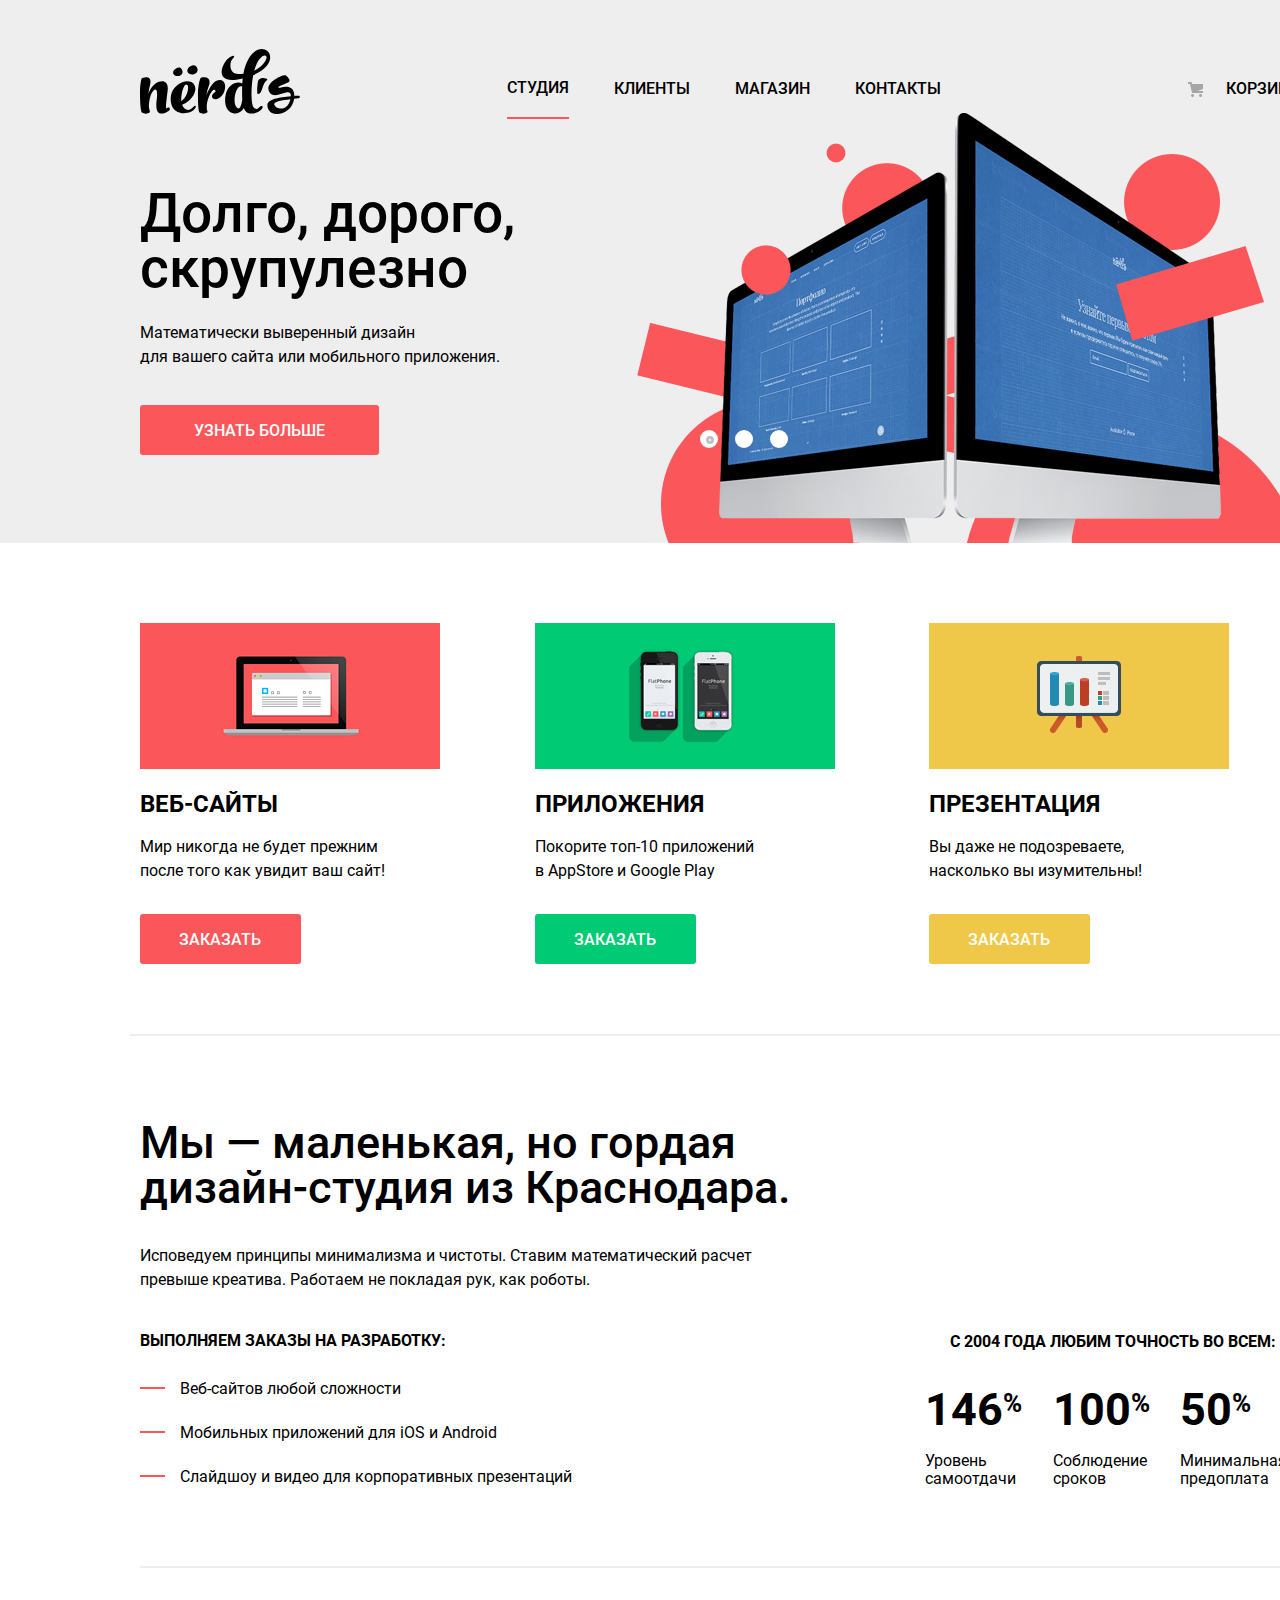
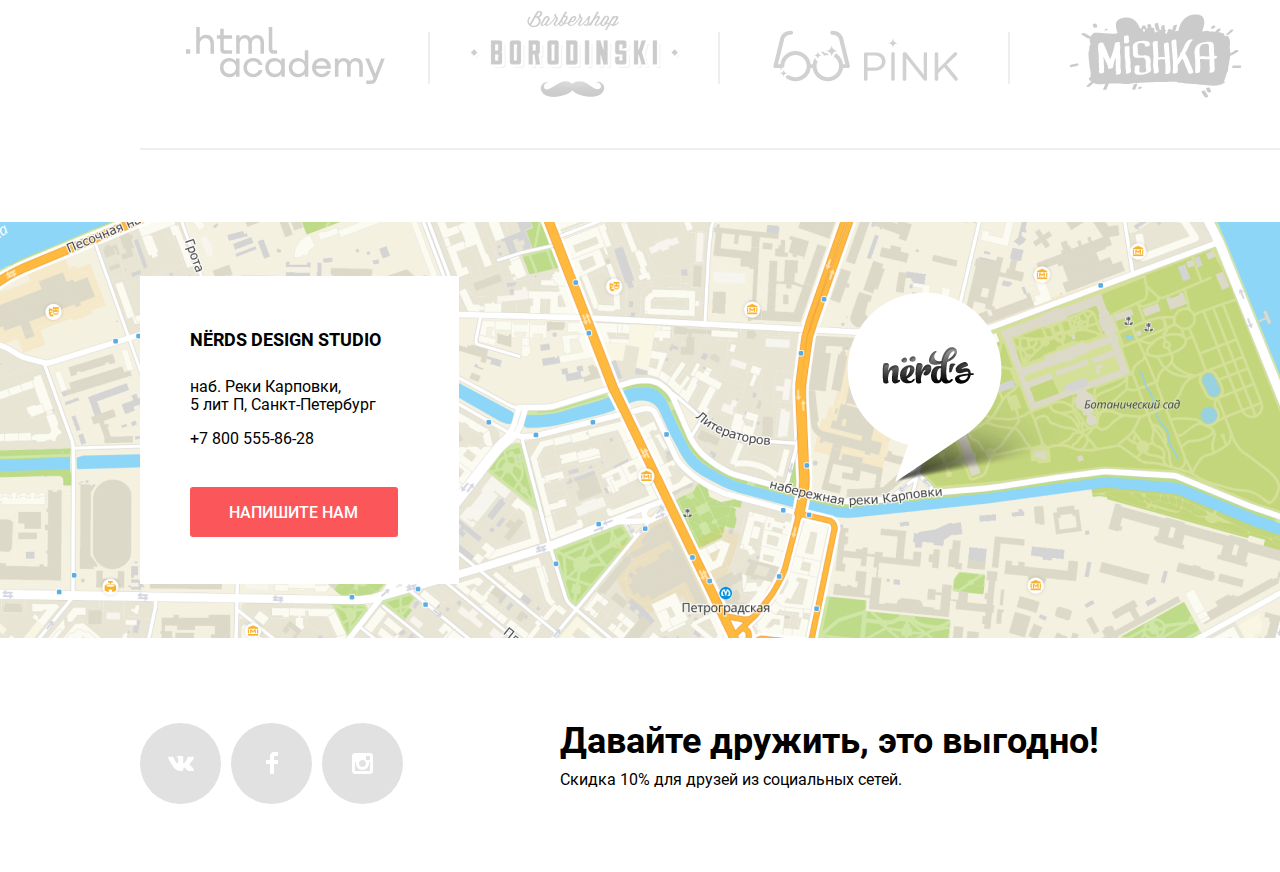
==== commit 9fdaafcb: "Update index.html" ====
--- a/index.html
+++ b/index.html
@@ -39,7 +39,7 @@
       <h2 class="visually-hidden">Преимущества</h2>
       <div class="container">
         <div class="slides">
-          <ul class="slides-list slide-wrapper slide-wrapper-1">
+          <ul class="slides-list slide-wrapper slide-wrapper-2">
             <li class="slide-item slide slide-current">
               <p class="slide-slogan">Долго, дорого,<br> скрупулезно</p>
               <p class="slide-text">Математически выверенный дизайн<br>для вашего сайта или мобильного приложения.</p>
--- a/css/style.css
+++ b/css/style.css
@@ -406,19 +406,19 @@
 .service-1::after {
   top: 0;
   left: 0;
-  background-image: url(/img/services/illustration-1.png);
+  background-image: url(../img/services/illustration-1.png);
 }
 
 .service-2::after {
   top: 0;
   left: 0;
-  background-image: url(/img/services/illustration-2.png);
+  background-image: url(../img/services/illustration-2.png);
 }
 
 .service-3::after {
   top: 0;
   left: 0;
-  background-image: url(/img/services/illustration-3.png);
+  background-image: url(../img/services/illustration-3.png);
 }
 
 .img-service {
@@ -570,7 +570,7 @@
   right: 65px;
   height: 208px;
   width: 306px;
-  background-image: url(/img/nerds-illustration.png);
+  background-image: url../img/nerds-illustration.png);
   background-color: transparent;
   background-repeat: no-repeat;
 }
@@ -1234,19 +1234,19 @@
 }
 
 .social-icon-1::after {
-  background-image: url(/img/social/vk.svg);
+  background-image: url(../img/social/vk.svg);
   height: 15px;
   width: 26px;
 }
 
 .social-icon-2::after {
-  background-image: url(/img/social/facebook.svg);
+  background-image: url(../img/social/facebook.svg);
   height: 22px;
   width: 12px;
 }
 
 .social-icon-3::after {
-  background-image: url(/img/social/instagram.svg);
+  background-image: url(../img/social/instagram.svg);
   height: 21px;
   width: 21px;
 }
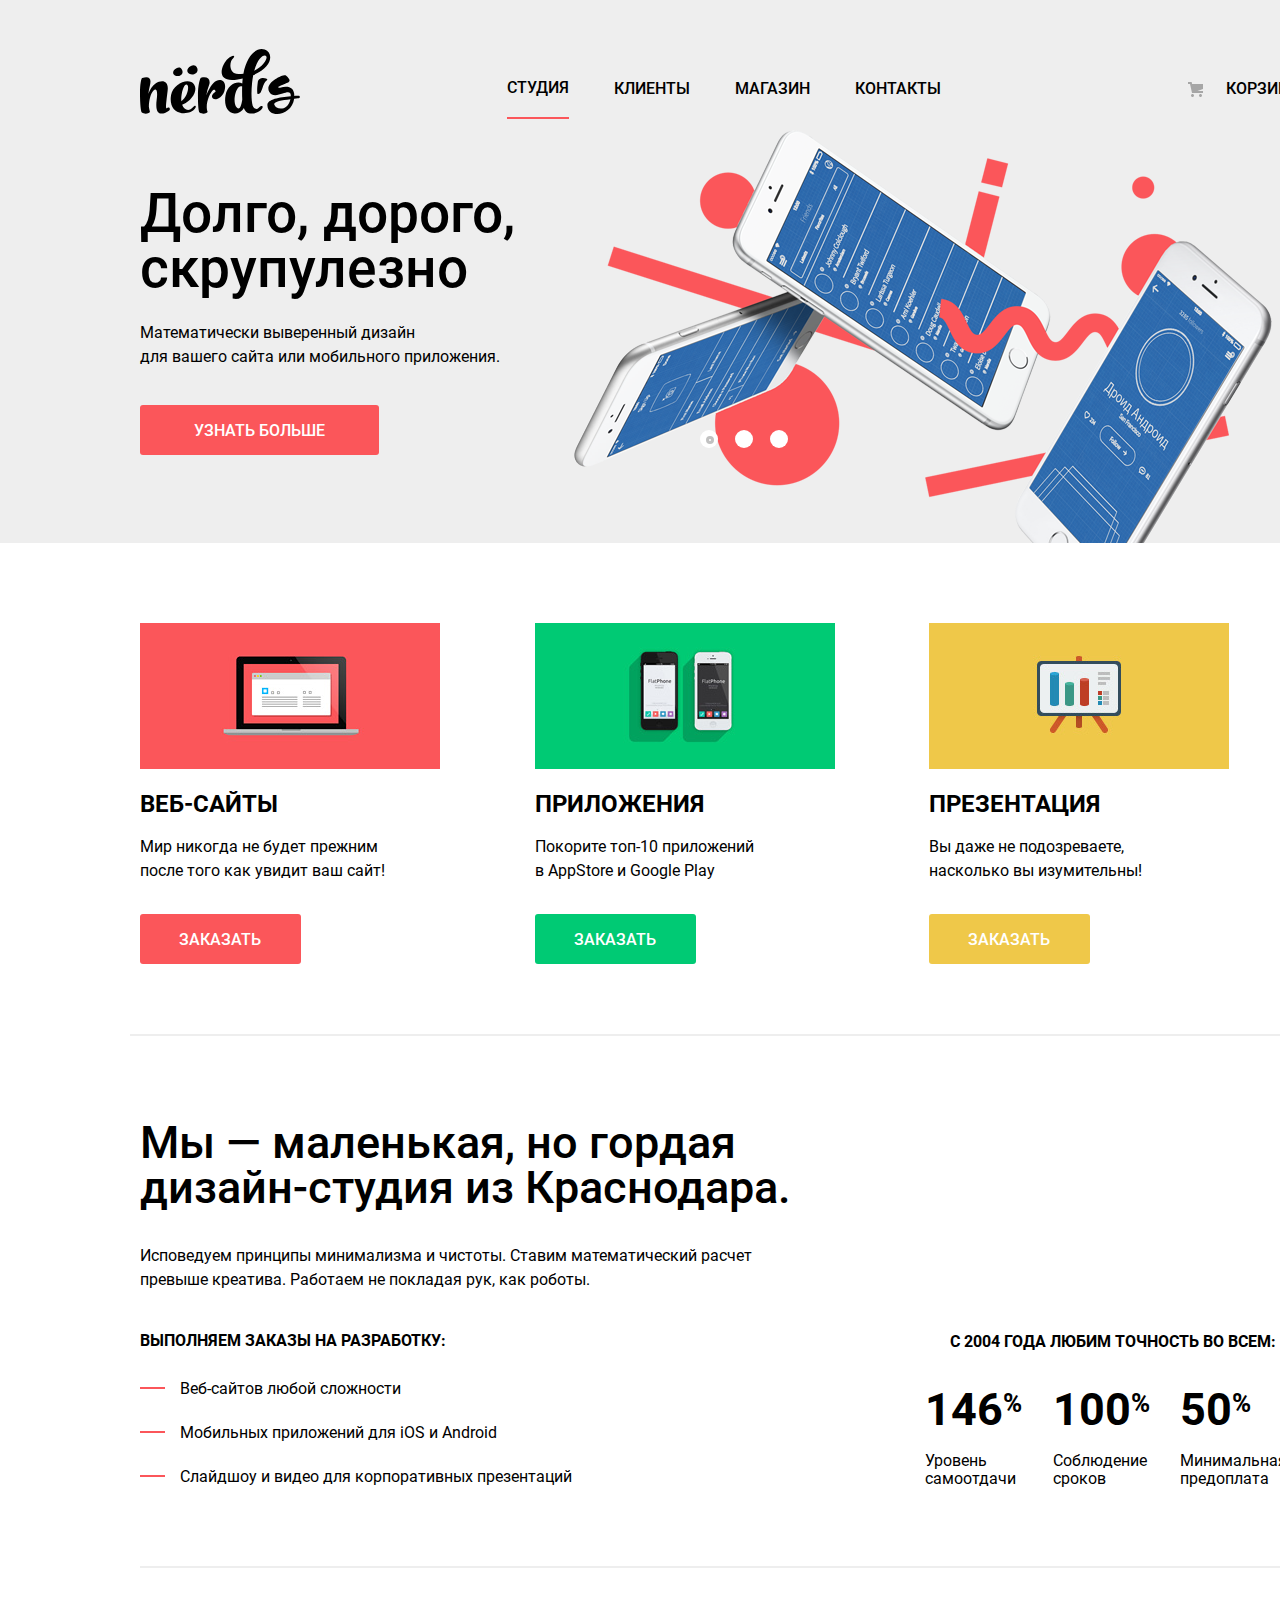
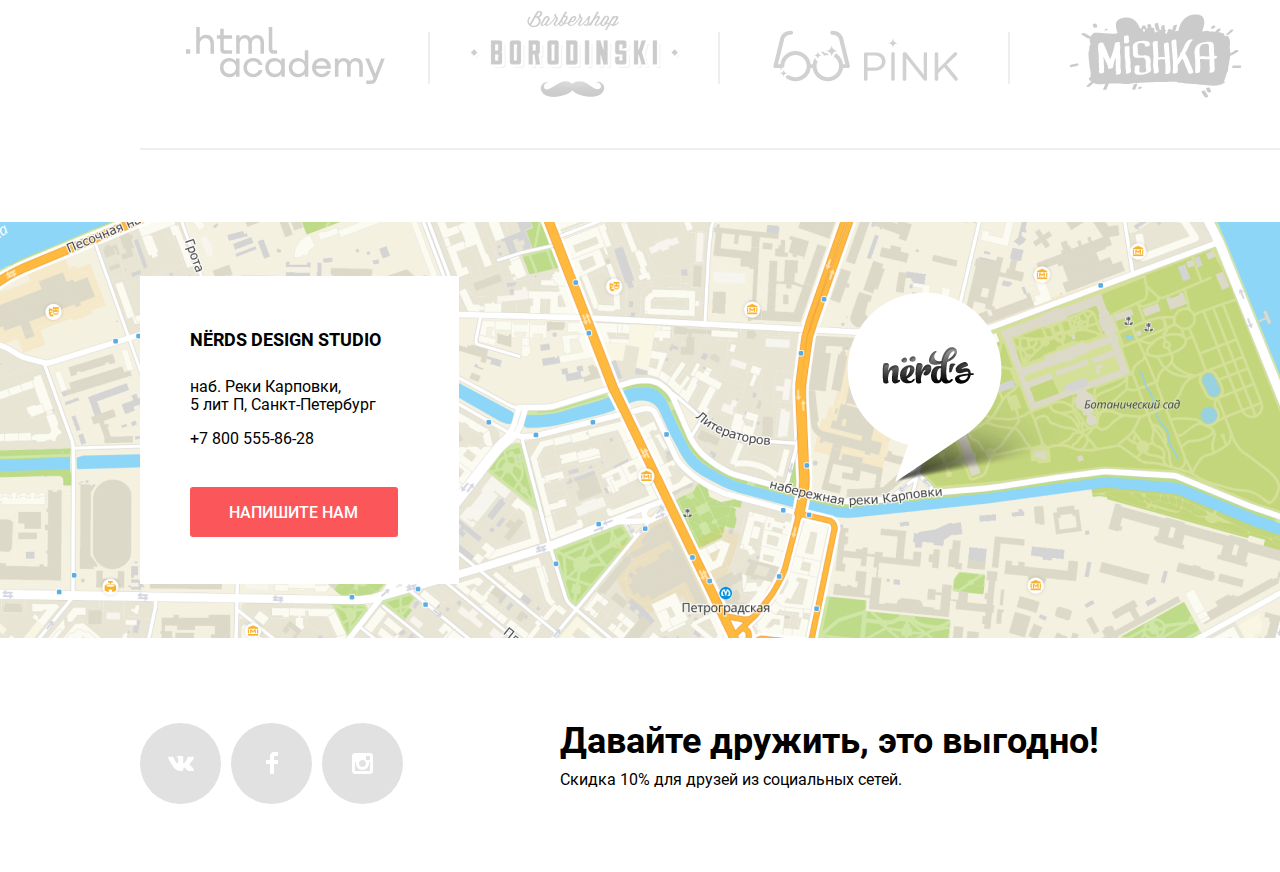
==== commit dba29f90: "Update index.html" ====
--- a/index.html
+++ b/index.html
@@ -39,7 +39,7 @@
       <h2 class="visually-hidden">Преимущества</h2>
       <div class="container">
         <div class="slides">
-          <ul class="slides-list slide-wrapper slide-wrapper-2">
+          <ul class="slides-list slide-wrapper slide-wrapper-1">
             <li class="slide-item slide slide-current">
               <p class="slide-slogan">Долго, дорого,<br> скрупулезно</p>
               <p class="slide-text">Математически выверенный дизайн<br>для вашего сайта или мобильного приложения.</p>
--- a/css/style.css
+++ b/css/style.css
@@ -280,7 +280,7 @@
 }
 
 .slide-wrapper-1::after {
-  background-image: url(/img/slides/slide-phone.png);
+  background-image: url(../img/slides/slide-phone.png);
 }
 
 .slide-wrapper-2::after {
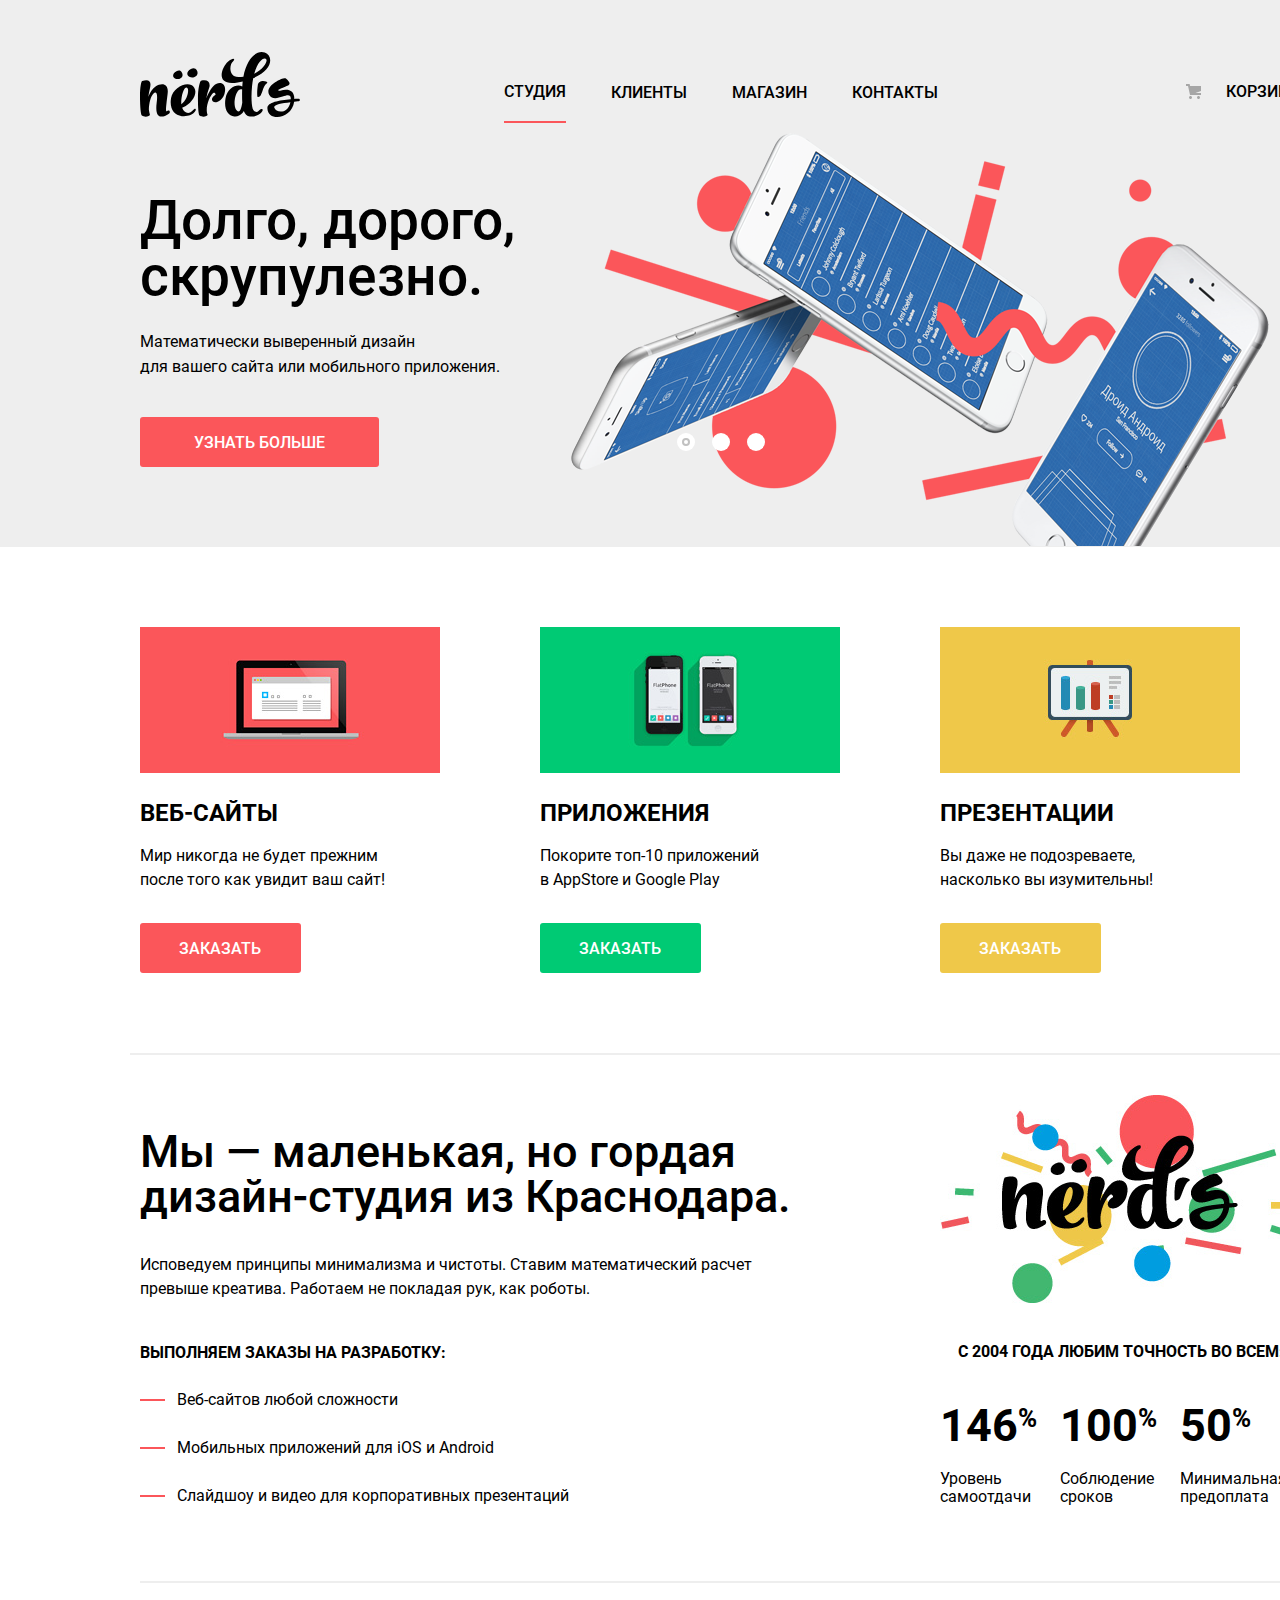
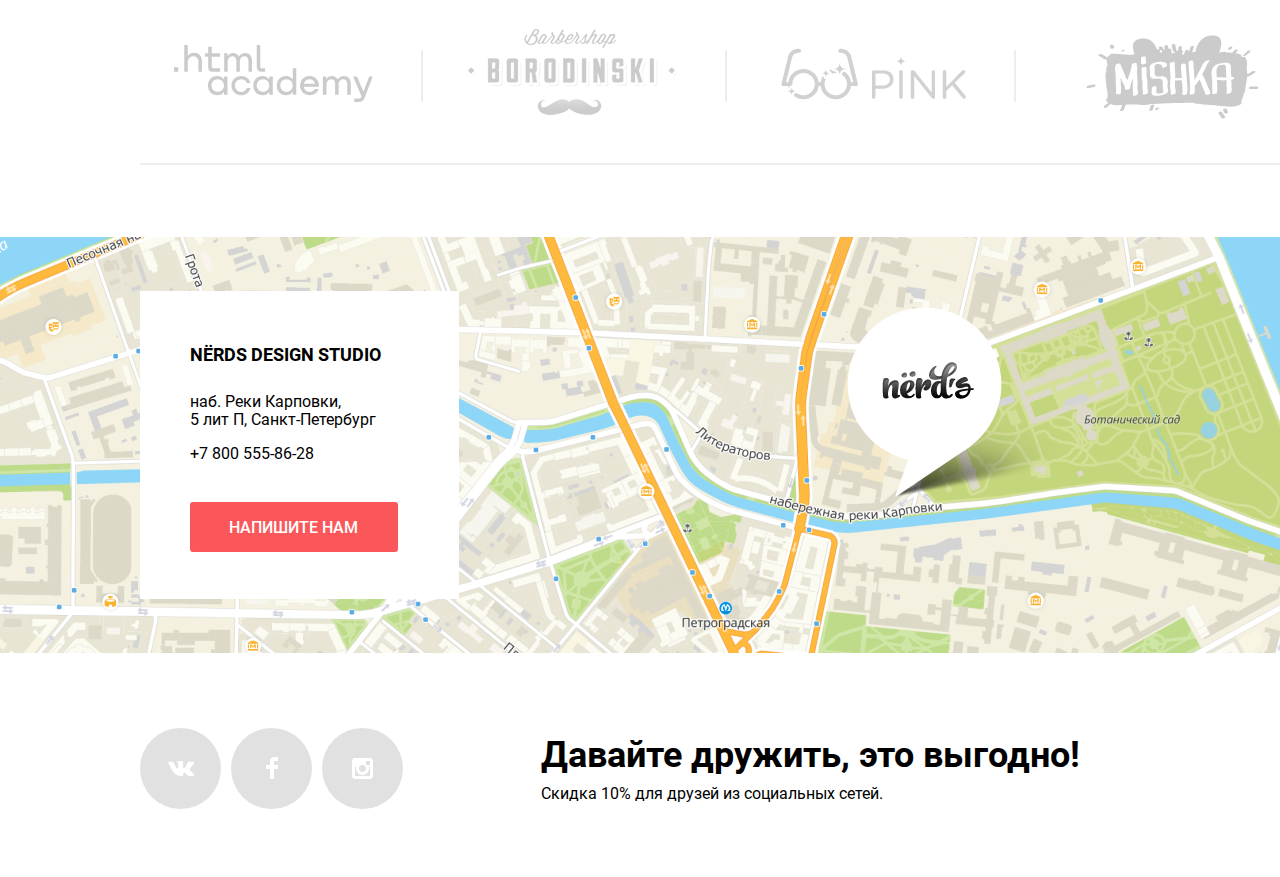
==== commit 8835e9b6: "Add files via upload" ====
--- a/index.html
+++ b/index.html
@@ -41,7 +41,7 @@
         <div class="slides">
           <ul class="slides-list slide-wrapper slide-wrapper-1">
             <li class="slide-item slide slide-current">
-              <p class="slide-slogan">Долго, дорого,<br> скрупулезно</p>
+              <p class="slide-slogan">Долго, дорого,<br> скрупулезно.</p>
               <p class="slide-text">Математически выверенный дизайн<br>для вашего сайта или мобильного приложения.</p>
               <a class="btn slide-btn" href="#">Узнать больше</a>
             </li>
@@ -84,7 +84,7 @@
           </li>
 
           <li class="service-item service-wrapper service-3">
-            <h3 class="service-name">Презентация</h3>
+            <h3 class="service-name">Презентации</h3>
             <p class="service-text">Вы даже не подозреваете,<br>насколько вы изумительны!</p>
             <a class="btn btn-present" href="#">Заказать</a>
           </li>
--- a/css/style.css
+++ b/css/style.css
@@ -139,7 +139,7 @@
   display: grid;
   font-weight: 500;
   line-height: 30px;
-  margin-top: 48px;
+  margin-top: 51px;
 }
 
 /* Container */
@@ -183,9 +183,10 @@
   flex-wrap: wrap;
   justify-content: center;
   align-items: center;
-  width: 668px;
-  margin: 0;
-  padding: 0;
+  width: 662px;
+  margin: 0;
+  padding: 0;
+  padding-top: 1px;
   list-style: none;
   position: relative;
 }
@@ -240,8 +241,8 @@
 .cart-link::before {
   content: "";
   position: absolute;
-  top: 28px;
-  left: 2px;
+  top: 27px;
+  left: 0px;
   height: 15px;
   width: 15px;
   background-image: url(../img/cart-icon.svg);
@@ -261,7 +262,7 @@
 .slides-list {
   margin: 0;
   padding: 0;
-  padding-top: 62px;
+  padding-top: 65px;
   list-style: none;
 }
 
@@ -273,7 +274,7 @@
   content: "";
   position: absolute;
   top: -12px;
-  left: 400px;
+  left: 397px;
   width: 760px;
   height: 431px;
   background-repeat: no-repeat;
@@ -284,11 +285,11 @@
 }
 
 .slide-wrapper-2::after {
-  background-image: url(/img/slides/slide-monitor.png);
+  background-image: url(../img/slides/slide-monitor.png);
 }
 
 .slide-wrapper-3::after {
-  background-image: url(/img/slides/slide-pad.png);
+  background-image: url(../img/slides/slide-pad.png);
 }
 
 .slide {
@@ -305,8 +306,8 @@
 
 .slider-controls {
   position: absolute;
-  bottom: 95px;
-  left: 560px;
+  bottom: 96px;
+  left: 537px;
   display: flex;
   justify-content: space-between;
   width: 88px;
@@ -325,16 +326,16 @@
 .slider-controls .control-current::before {
   content: "";
   position: absolute;
-  top: 5.5px;
-  left: 5.5px;
-  width: 2px;
-  height: 2px;
-  border: 3px solid var(--gray-control-slider);
+  top: 5px;
+  left: 5px;
+  height: 4px;
+  width: 4px;
+  border: 2px solid var(--gray-control-slider);
   border-radius: 50%;
 }
 
 .slide-slogan {
-  line-height: 55px;
+  line-height: 56px;
   font-size: 55px;
   margin: 0;
   font-weight: 500;
@@ -342,9 +343,9 @@
 }
 
 .slide-text {
-  line-height: 24px;
-  margin: 0;
-  margin-bottom: 36px;
+  line-height: 25px;
+  margin: 0;
+  margin-bottom: 38px;
 }
 
 
@@ -373,26 +374,28 @@
 }
 
 .slide-btn {
-  margin-bottom: 88px;
+  margin-bottom: 80px;
   padding: 17px 54px 15px 54px;
 }
 
 /* Services */
 
+.services {
+  margin-bottom: 80px;
+}
 
 .services-list {
   display: grid;
   grid-template-columns: repeat(3, 1fr);
-  gap: 24px;
+  gap: 40px;
   margin: 0;
   padding: 0;
   list-style: none;
-  margin-bottom: 70px;
 }
 
 .service-item {
   position: relative;
-  padding-top: 166px;
+  padding-top: 171px;
 }
 
 .service-wrapper::after {
@@ -470,7 +473,7 @@
 /* About */
 
 .about {
-  margin-bottom: 77px;
+  margin-bottom: 74px;
 }
 
 .line-gray {
@@ -484,7 +487,7 @@
 .about-wrapper-2 {
   position: relative;
   grid-column: 3 / 4;
-  padding-top: 210px;
+  padding-top: 211px;
 }
 
 
@@ -494,7 +497,7 @@
   display: grid;
   grid-template-columns: repeat(3, 1fr);
   column-gap: 20px;
-  margin-top: 39px;
+  margin-top: 29px;
 }
 
 
@@ -508,30 +511,34 @@
 .about-text {
   line-height: 24px;
   margin: 0;
-  margin-bottom: 37px;
-}
-
-.about-wrapper-2 .uppercase {
-  margin-top: 45px;
-  text-align: center;
+  margin-bottom: 40px;
 }
 
 .uppercase {
   line-height: 24px;
   font-weight: 700;
   margin: 0;
-  margin-bottom: 24px;
+  margin-bottom: 23px;
   text-transform: uppercase;
 }
 
+.about-wrapper-2 .uppercase {
+  margin-top: 45px;
+  margin-bottom: 30px;
+  text-align: center;
+  padding-left: 16px;
+}
+
+
 .orders-list {
-  line-height: 24px;
-  margin: 0;
+  line-height: 23px;
+  margin: 0;
+  padding-left: 37px;
   list-style: none;
 }
 
 .order-item {
-  margin-bottom: 20px;
+  margin-bottom: 25px;
 }
 
 .order-item:nth-last-child(1) {
@@ -545,8 +552,8 @@
 .order-item::before {
   content: "";
   position: absolute;
-  top: 10px;
-  left: -40px;
+  top: 11px;
+  left: -37px;
   width: 25px;
   height: 2px;
   background-color: var(--basic-red);
@@ -558,33 +565,34 @@
   display: flex;
   flex-wrap: wrap;
   justify-content: space-between;
+  flex-grow: 1;
   margin-bottom: 0;
   margin-right: 0;
-  width: 375px;
+  width: 360px;
 }
 
 .about-img::after {
   content: "";
   position: absolute;
-  top: 0;
-  right: 65px;
+  top: 11px;
+  right: 0;
   height: 208px;
-  width: 306px;
-  background-image: url../img/nerds-illustration.png);
+  width: 360px;
+  background-image: url(../img/nerds-illustration.png);
   background-color: transparent;
   background-repeat: no-repeat;
 }
 
 .accuracy-block {
-  width: 120px;
+  width: 107px;
+  padding-left: 13px;
 }
 
 .accuraccy-percent {
   line-height: 64px;
   font-size: 45px;
   font-weight: 700;
-  width: 120px;
-  margin-bottom: 10px;
+  margin-bottom: 12px;
 }
 
 .accuracy-text {
@@ -596,21 +604,22 @@
 
 .degree {
   position: relative;
-  bottom: 0;
+  top: -14px;
+  right: 0;
   font-weight: 700;
   font-size: 26px;
-
 }
 
 /* Clients */
 
 .clients-list {
-  display: grid;
-  grid-template-columns: repeat(4, 1fr);
+  display: flex;
+  align-items: center;
   list-style: none;
   margin: 0;
-  padding: 43px 0;
-  align-items: center;
+  padding: 0;
+  padding-top: 46px;
+  padding-bottom: 40px;
   border-top: 2px solid var(--basic-gray);
   border-bottom: 2px solid var(--basic-gray);
   margin-bottom: 72px;
@@ -619,16 +628,32 @@
 /* Client-item */
 
 .client-item {
-  display: flex;
-  justify-content: center;
-  position: relative;
+  position: relative;
+}
+
+.client-item:first-child {
+  margin-left: 34px;
+  margin-right: 95px;
+}
+
+
+.client-item:nth-child(2) {
+  margin-right: 104px;
+}
+
+.client-item:nth-child(3) {
+  margin-right: 120px;
+}
+
+.client-item:nth-child(4) {
+  margin-top: 5px;
 }
 
 .client-item:not(:last-child)::after {
   content: "";
   position: absolute;
   bottom: 50%;
-  right: 0;
+  right: -50px;
   transform: translateY(50%);
   height: 52px;
   width: 2px;
@@ -833,7 +858,7 @@
   left: -38px;
   height: 23px;
   width: 23px;
-  background-image: url(/img/checkbox-off.svg);
+  background-image: url(../img/checkbox-off.svg);
   background-repeat: no-repeat;
   background-position: 0 0;
   opacity: 0.4;
@@ -850,7 +875,7 @@
   left: -38px;
   height: 23px;
   width: 25px;
-  background-image: url(/img/checkbox-on.svg);
+  background-image: url(../img/checkbox-on.svg);
   background-repeat: no-repeat;
   background-position: 0 0;
   opacity: 0.4;
@@ -892,7 +917,6 @@
 .sorting-list-wrapper {
   display: flex;
   flex-wrap: wrap;
-  justify-content: space-between;
   padding-top: 54px;
 }
 
@@ -901,31 +925,43 @@
   font-size: 18px;
   font-weight: 700;
   margin: 0;
+  margin-right: 270px;
   text-transform: uppercase;
 }
 
 .sorting-list {
   display: flex;
   flex-wrap: wrap;
-  justify-content: space-between;
   align-items: center;
-  width: 359px;
   margin: 0;
   padding: 0;
   list-style: none;
 }
 
-/* .sorting-link {
+.sorting-item {
+  position: relative;
   margin-right: 25px;
 }
 
-.sorting-link:nth-child(3n) {
+.sorting-item:nth-child(3) {
   margin-right: 46px;
 }
 
-.arrow-down {
-  margin-right: 11px;
-} */
+.sorting-item:nth-child(4) {
+  margin-right: 18px;
+}
+
+.sorting-item:nth-last-child(1) {
+  margin-right: 0;
+}
+
+.sorting-link {
+  font-size: 14px;
+  line-height: 18px;
+  font-weight: 400;
+  text-transform: uppercase;
+  opacity: 0.3;
+}
 
 .arrow {
   fill: var(--basic-light-gray);
@@ -934,28 +970,20 @@
 
 .arrow:hover,
 .arrow:focus {
-  fill: var(--basic-light-gray);
+  fill-opacity: var(--basic-light-gray);
   fill-opacity: 1;
 }
 
 .arrow:active {
   fill: var(--basic-black-light);
+}
+
+.arrow-active {
+  fill: var(--basic-black-light);
   fill-opacity: 1;
 }
 
-.sorting-item a {
-  line-height: 14px;
-  font-weight: 400;
-  text-transform: uppercase;
-  opacity: 0.3;
-}
-
-.sorting-item a:hover,
-.sorting-item a:focus {
-  opacity: 0.6;
-}
-
-.sorting-item a:active {
+.sorting-active {
   opacity: 1;
 }
 
@@ -999,7 +1027,7 @@
   width: 360px;
   background-repeat: no-repeat;
   background-position: 0 0;
-  background-image: url(/img/top-catalog-icon.svg);
+  background-image: url(../img/top-catalog-icon.svg);
   opacity: 0.12;
 }
 
@@ -1117,7 +1145,7 @@
 
 .contacts {
   position: relative;
-  margin-bottom: 80px;
+  margin-bottom: 70px;
 }
 
 .map {
@@ -1163,7 +1191,7 @@
 
 .main-footer .container {
   display: grid;
-  grid-template-columns: 1fr 740px;
+  grid-template-columns: 281px 670px;
   margin-bottom: 68px;
 }
 
@@ -1176,17 +1204,12 @@
   list-style: none;
 }
 
-/* Footer social */
-
-.footer-social {
-  margin-right: 139px;
-}
-
-.footer-social .social-btn:nth-child(3) {
-  margin-right: 0;
-}
-
 /* Footer discount */
+
+.footer-discount {
+  margin-top: 9px;
+  margin-left: 120px;
+}
 
 .footer-slogan {
   line-height: 36px;
@@ -1377,7 +1400,7 @@
   background-color: transparent;
   border: none;
 
-  background-image: url(/img/close-btn.svg);
+  background-image: url(../img/close-btn.svg);
   background-repeat: no-repeat;
   background-position: 0 0;
 }
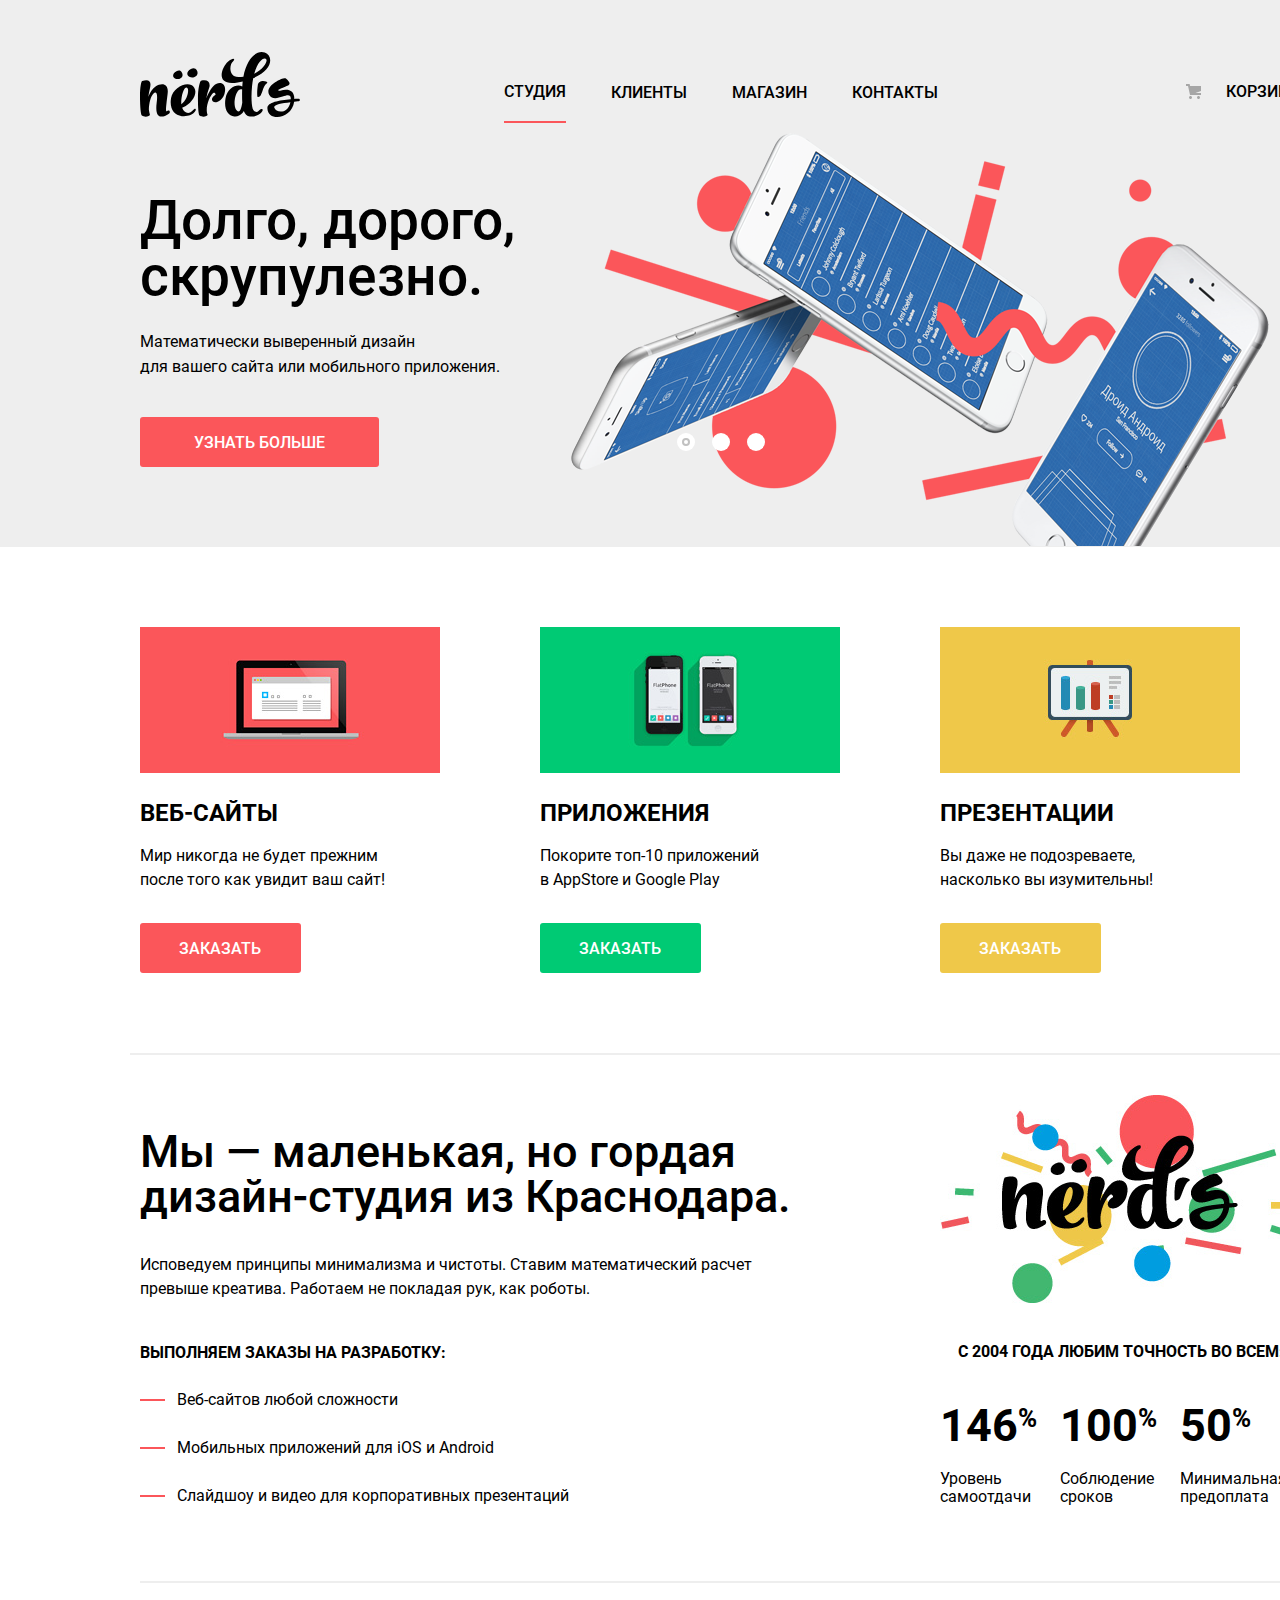
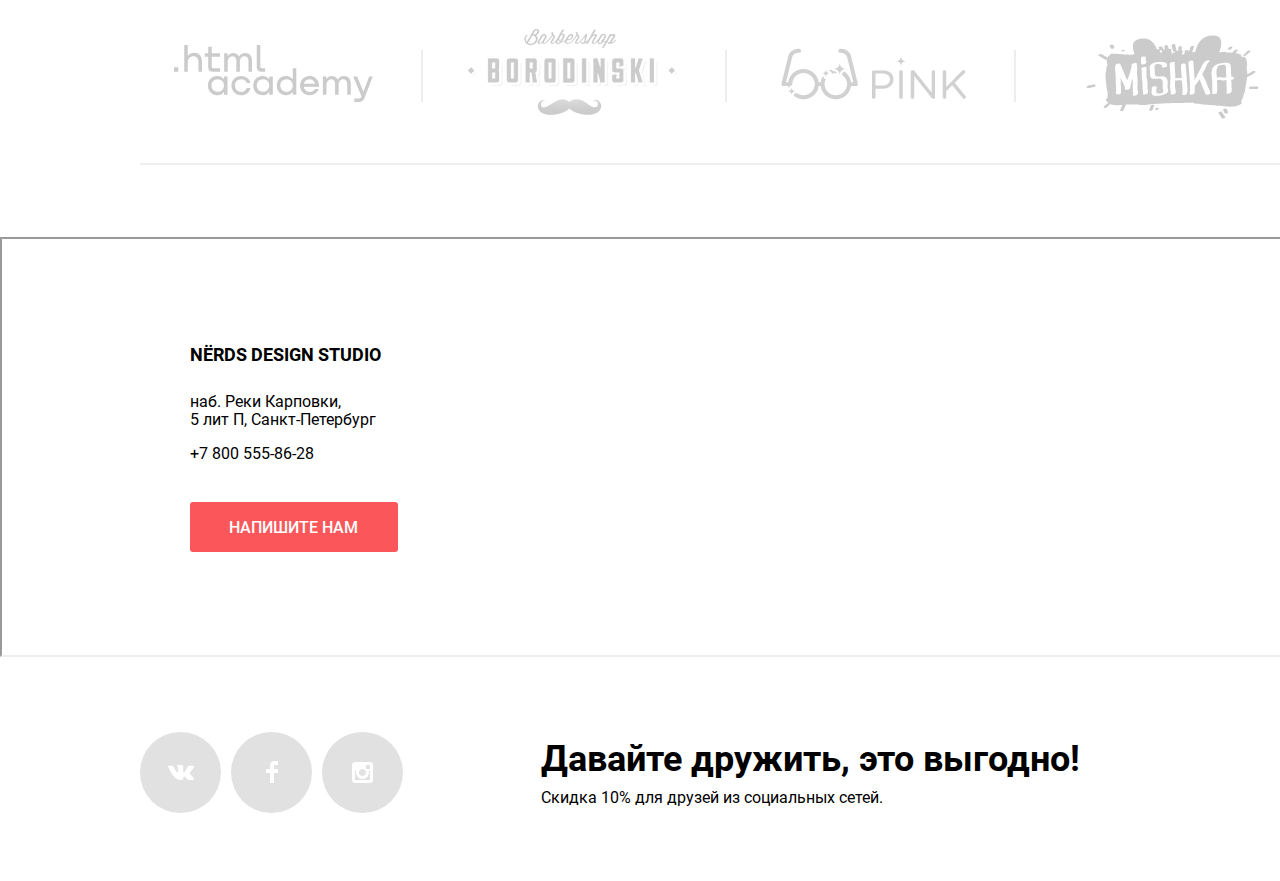
==== commit f89e8415: "Update index.html" ====
--- a/index.html
+++ b/index.html
@@ -6,6 +6,7 @@
   <title>Дизайн студия Nerd's</title>
   <link rel="stylesheet" href="css/normalize.css">
   <link rel="stylesheet" href="css/style.css">
+  <!-- <link rel="stylesheet" href="css/style.min.css"> -->
   <link rel="icon" href="favicon.ico">
   <link rel="icon" href="img/favicons/favicon.svg" type="image/svg+xml">
   <link rel="apple-touch-icon" href="img/favicons/180.png">
@@ -21,7 +22,7 @@
           <img src="img/logo.svg" width="160" height="65" alt="Логотип студии Nerd's">
         </a>
         <ul class="site-navigation">
-          <li class="nav-item"><a class="nav-link current" href="blank.html">Студия</a></li>
+          <li class="nav-item"><a class="nav-link current" href="index.html">Студия</a></li>
           <li class="nav-item"><a class="nav-link" href="blank.html">Клиенты</a></li>
           <li class="nav-item"><a class="nav-link" href="catalog.html">Магазин</a></li>
           <li class="nav-item"><a class="nav-link" href="blank.html">Контакты</a></li>
@@ -59,9 +60,9 @@
             </li>
           </ul>
           <div class="slider-controls">
-            <button class="control-btn control-current" type="button" aria-label="Первый слайд"></button>
-            <button class="control-btn" type="button" aria-label="Второй слайд"></button>
-            <button class="control-btn" type="button" aria-label="Третий слайд"></button>
+            <button class="control-btn control-current control-1" type="button" aria-label="Первый слайд"></button>
+            <button class="control-btn control-2" type="button" aria-label="Второй слайд"></button>
+            <button class="control-btn control-3" type="button" aria-label="Третий слайд"></button>
           </div>
         </div>
       </div>
@@ -109,7 +110,6 @@
           </div>
 
           <div class="about-wrapper-2 about-img">
-            <!-- <img class="grid2-img" src="img/nerds-illustration.png" width="360" height="208" alt="Логотип"> -->
             <p class="uppercase">с 2004 года любим точность во всем:</p>
             <dl class="accuracy">
               <div class="accuracy-block">
@@ -130,7 +130,7 @@
       </div>
     </section>
 
-    <section class="clients">
+    <section class="clients" id="clients">
       <div class="container">
         <h2 class="visually-hidden">Наши клиенты</h2>
         <ul class="clients-list">
@@ -173,12 +173,12 @@
             <a class="contacts-phone" href="tel:78005558628">+7 800 555-86-28</a>
           </div>
           <p class="btn-wrapper">
-            <a class="btn" href="#">Напишите нам</a>
+            <a class="btn btn-contacts" href="#">Напишите нам</a>
           </p>
         </div>
       </div>
       <div class="contacts-map">
-        <img class="map" src="img/map.png" width="1140" height="416" alt="Карта">
+        <iframe class="map" src="https://yandex.ru/map-widget/v1/?um=constructor%3Ae45ff78178a429984b56ee94443bb62eff915bfb49e2683e4d47900f7b19f3f5" height="416" title="Офис компании по адресу набережная реки Карповки, 5, литера П, Санкт-Петербург"></iframe>
       </div>
     </section>
   </main>
@@ -190,13 +190,19 @@
         <h2 class="visually-hidden">Давайте дружить</h2>
         <ul class="social-list">
           <li>
-            <a class="social-btn social-icon social-icon-1" href="#"></a>
-          </li>
-          <li>
-            <a class="social-btn social-icon social-icon-2" href="#"></a>
-          </li>
-          <li>
-            <a class="social-btn social-icon social-icon-3" href="#"></a>
+            <a class="social-btn social-icon social-icon-1" href="#">
+              <span class="visually-hidden">Вконтакте</span>
+            </a>
+          </li>
+          <li>
+            <a class="social-btn social-icon social-icon-2" href="#">
+              <span class="visually-hidden">Фейсбук</span>
+            </a>
+          </li>
+          <li>
+            <a class="social-btn social-icon social-icon-3" href="#">
+              <span class="visually-hidden">Инстаграм</span>
+            </a>
           </li>
         </ul>
       </section>
@@ -209,32 +215,35 @@
     </div>
   </footer>
 
-  <section class="modal modal-feedback">
+  <section class="modal">
     <h2 class="visually-hidden">Напишите нам</h2>
-    <form class="feedback" action="https://echo.htmlacademy.ru" method="post">
+    <form class="feedback" method="get" action="https://echo.htmlacademy.ru" novalidate>
       <fieldset>
         <legend class="modal-title">Напишите нам</legend>
         <ul class="form-list">
           <li>
             <label for="feedback-name">Ваше имя:</label>
-            <input class="modal-input modal-form" type="text" name="name" id="feedback-name" placeholder="Имя Фамилия">
+            <input class="modal-input modal-form modal-name" type="text" name="name" id="feedback-name" placeholder="Имя Фамилия" required>
           </li>
           <li>
             <label for="feedback-email">Ваш email:</label>
-            <input class="modal-input modal-form" type="email" name="email" id="feedback-email"
-              placeholder="email@example.com">
+            <input class="modal-input modal-form modal-email" type="email" name="email" id="feedback-email"
+              placeholder="email@example.com" required>
           </li>
           <li>
             <label for="feedback-text">Текст письма:</label>
-            <textarea class="modal-textarea modal-form" cols="15" rows="5" name="text" id="feedback-text"
-              placeholder="В свободной форме"></textarea>
+            <textarea class="modal-textarea modal-form modal-text" cols="15" rows="5" name="text" id="feedback-text"
+              placeholder="В свободной форме" required></textarea>
           </li>
         </ul>
       </fieldset>
       <button class="btn feedback-btn" type="submit">Отправить</button>
+      <button class="btn-close" type="button" aria-label="Закрыть"></button>
     </form>
-    <button class="btn-close" type="button" aria-label="Закрыть"></button>
   </section>
+
+  <script src="js/popup.js"></script>
+  <script src="js/slider.js"></script>
 </body>
 
 </html>
--- a/css/style.css
+++ b/css/style.css
@@ -37,6 +37,7 @@
   --basic-black-opacity: rgba(255, 255, 255, 0.3);
   --basic-gray: #eeeeee;
   --basic-gray-toggle: #ababab;
+  --pagination-btn: #dbdbdb;
   --basic-light-gray: #A6A6A6;
   --input-border-light-gray: #b4b9bb;
   --basic-gray-hover: #DFDFDF;
@@ -480,7 +481,7 @@
   border-top: 2px solid var(--basic-gray);
 }
 
-.about-wrapper-1{
+.about-wrapper-1 {
   grid-column: 1 / 3;
 }
 
@@ -676,7 +677,7 @@
 /* Catalog title */
 
 .main-title {
-  padding-top: 60px;
+  padding-top: 68px;
   background-color: var(--basic-gray);
   padding-bottom: 108px;
 }
@@ -787,20 +788,20 @@
 }
 
 /* Filter-net */
- 
+
 .filter-net legend {
   padding-top: 54px;
-  padding-bottom: 13px;
+  padding-bottom: 16px;
 }
 
 .filter fieldset:nth-child(2) {
-  margin-bottom: 29px;
+  margin-bottom: 28px;
 }
 
 
 .filter-option {
-  margin-bottom: 20px;
-  padding-left: 38px;
+  margin-bottom: 19px;
+  padding-left: 36px;
 }
 
 .filter-option label {
@@ -811,11 +812,11 @@
   user-select: none;
 }
 
-.filter-input-radio + label::before {
+.filter-input-radio+label::before {
   content: "";
   position: absolute;
-  top: -1px;
-  left: -38px;
+  top: -3px;
+  left: -36px;
   height: 17px;
   width: 17px;
   border: 4px solid var(--input-gray-border);
@@ -823,11 +824,11 @@
   opacity: 0.4;
 }
 
-.filter-input-radio:checked + label::after {
+.filter-input-radio:checked+label::after {
   content: "";
   position: absolute;
-  top: 7px;
-  left: -30px;
+  top: 5px;
+  left: -28px;
   height: 9px;
   width: 9px;
   border-radius: 50%;
@@ -835,27 +836,27 @@
   opacity: 0.4;
 }
 
-.filter-input-radio:hover + label::before,
-.filter-input-radio:focus + label::before,
-.filter-input-radio:checked:hover + label::after {
+.filter-input-radio:hover+label::before,
+.filter-input-radio:focus+label::before,
+.filter-input-radio:checked:hover+label::after {
   opacity: 1;
 }
 
 /* Filter-features */
 
 .filter fieldset:nth-child(3) {
-  margin-bottom: 48px;
+  margin-bottom: 34px;
 }
 
 .filter-features legend {
   margin-bottom: 16px;
 }
 
-.filter-input-checkbox + label::before {
+.filter-input-checkbox+label::before {
   content: "";
   position: absolute;
-  top: -1px;
-  left: -38px;
+  top: -2px;
+  left: -36px;
   height: 23px;
   width: 23px;
   background-image: url(../img/checkbox-off.svg);
@@ -864,15 +865,15 @@
   opacity: 0.4;
 }
 
-.filter-input-checkbox:checked + label::before {
+.filter-input-checkbox:checked+label::before {
   display: none;
 }
 
-.filter-input-checkbox:checked + label::after {
+.filter-input-checkbox:checked+label::after {
   content: "";
   position: absolute;
-  top: -1px;
-  left: -38px;
+  top: -2px;
+  left: -36px;
   height: 23px;
   width: 25px;
   background-image: url(../img/checkbox-on.svg);
@@ -881,9 +882,9 @@
   opacity: 0.4;
 }
 
-.filter-input-checkbox:hover + label::before,
-.filter-input-checkbox:focus + label::before,
-  .filter-input-checkbox:checked:hover + label::after {
+.filter-input-checkbox:hover+label::before,
+.filter-input-checkbox:focus+label::before,
+.filter-input-checkbox:checked:hover+label::after {
   opacity: 1;
 }
 
@@ -925,7 +926,7 @@
   font-size: 18px;
   font-weight: 700;
   margin: 0;
-  margin-right: 270px;
+  margin-right: 266px;
   text-transform: uppercase;
 }
 
@@ -944,7 +945,7 @@
 }
 
 .sorting-item:nth-child(3) {
-  margin-right: 46px;
+  margin-right: 48px;
 }
 
 .sorting-item:nth-child(4) {
@@ -1057,6 +1058,9 @@
 }
 
 .catalog-item-title {
+  line-height: 30px;
+  font-size: 18px;
+  font-weight: 700;
   margin-top: 26px;
   margin-bottom: 12px;
   text-transform: uppercase;
@@ -1073,6 +1077,9 @@
 }
 
 .catalog-item-text {
+  font-weight: 400;
+  font-size: 16px;
+  line-height: 18px;
   color: var(--basic-gray-text);
   margin-bottom: 32px;
 }
@@ -1097,6 +1104,7 @@
 .pagination-item {
   margin-right: 11px;
   margin-bottom: 10px;
+  text-transform: uppercase;
 }
 
 .pagination-item:nth-last-child(1) {
@@ -1123,7 +1131,7 @@
 
 .pagination-active {
   background-color: var(--basic-white);
-  box-shadow: inset 0 0 0 3px var(--basic-gray);
+  box-shadow: inset 0 0 0 3px var(--pagination-btn);
 }
 
 .pagination-active:hover,
@@ -1314,7 +1322,7 @@
   position: relative;
   width: 761px;
   margin-left: auto;
-  margin-right: auto  ;
+  margin-right: auto;
 }
 
 .modal-feedback fieldset {
@@ -1385,7 +1393,7 @@
 
 .modal-form:focus::placeholder {
   color: var(--basic-black);
-  
+
 }
 
 /* Modal close */
